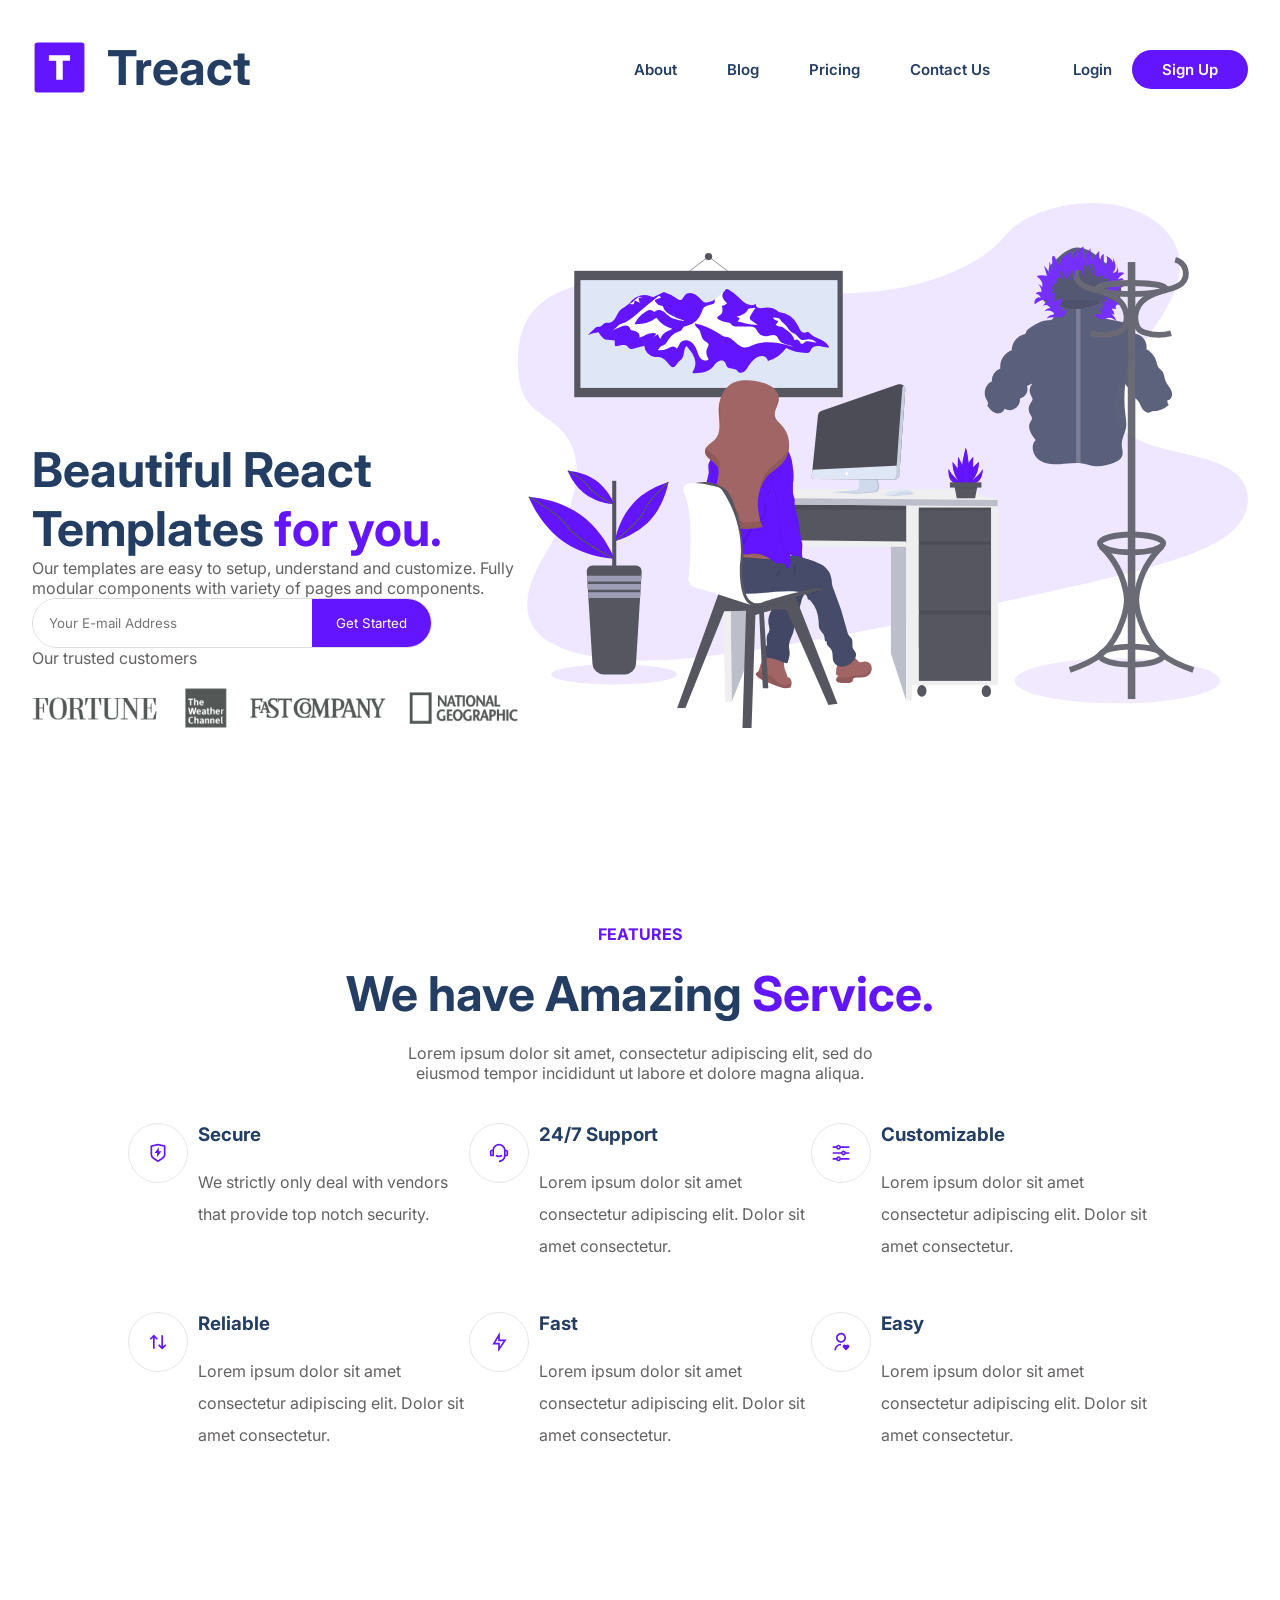
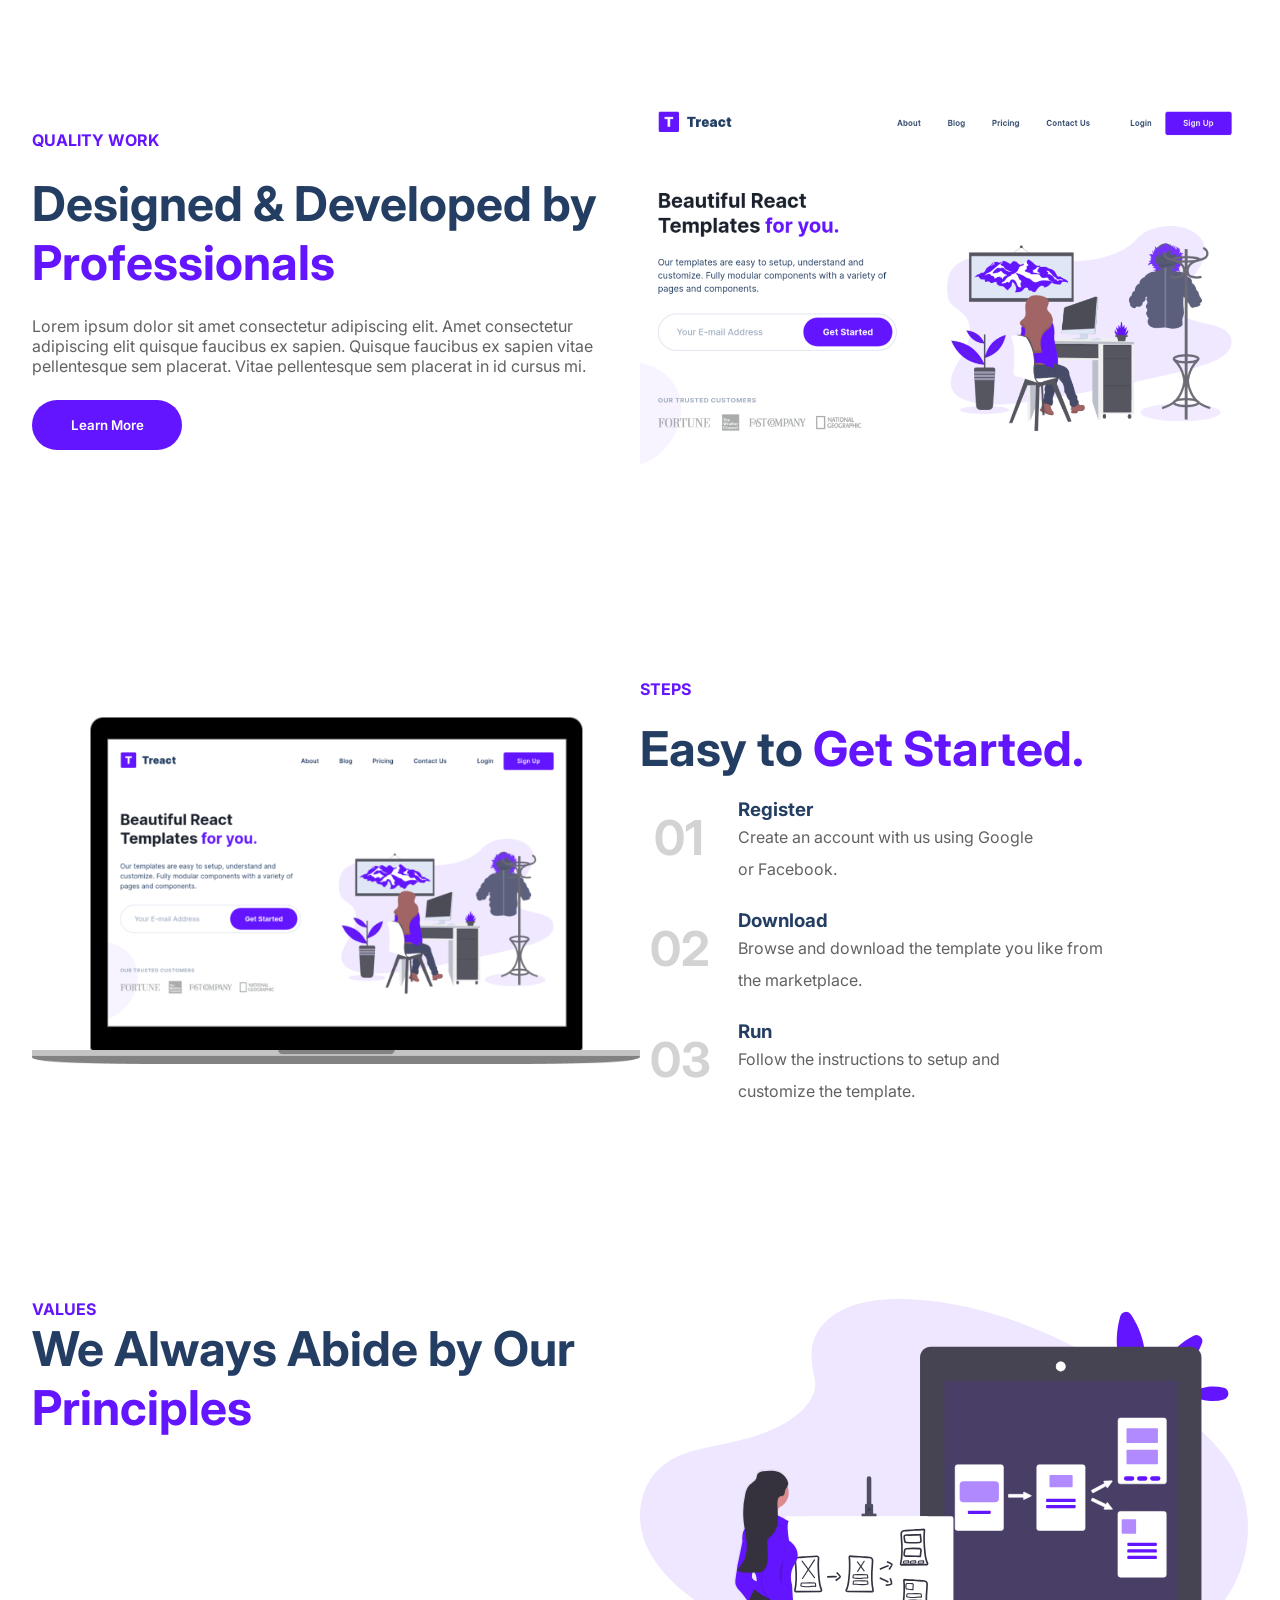
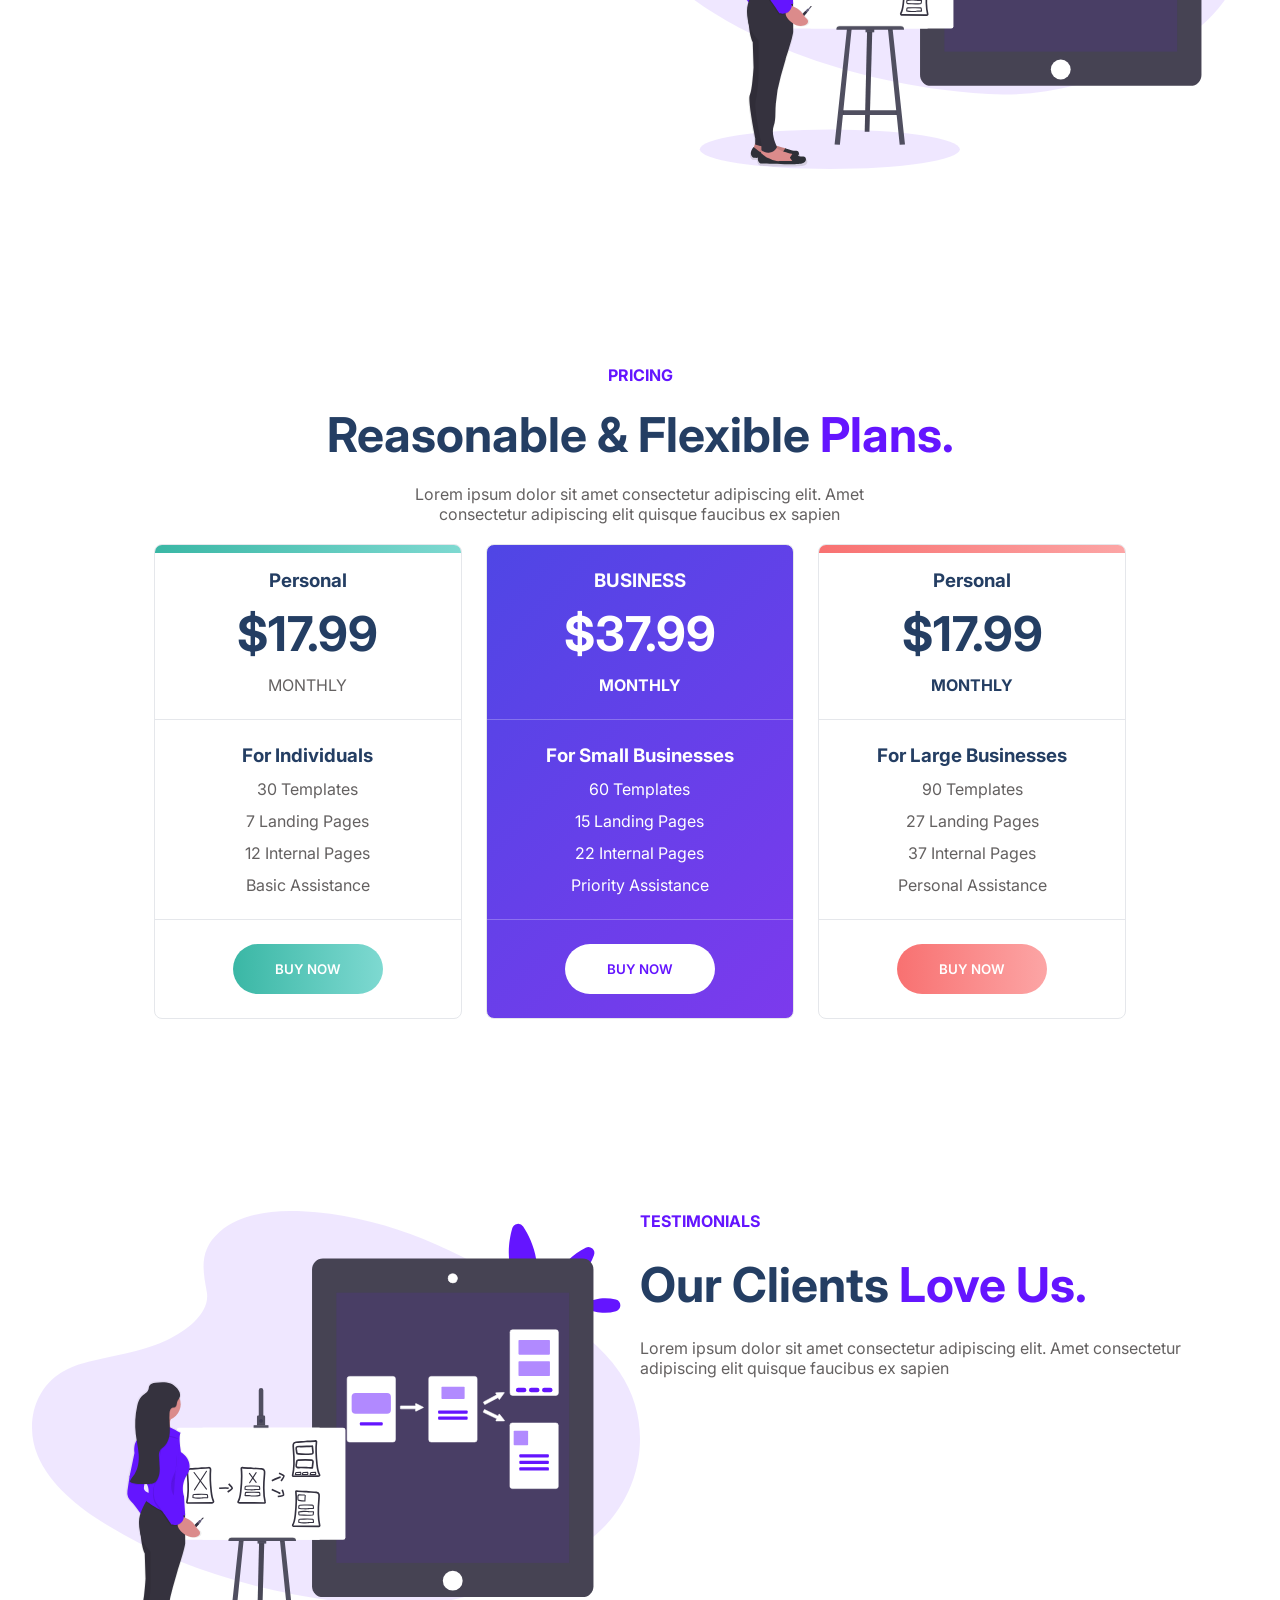
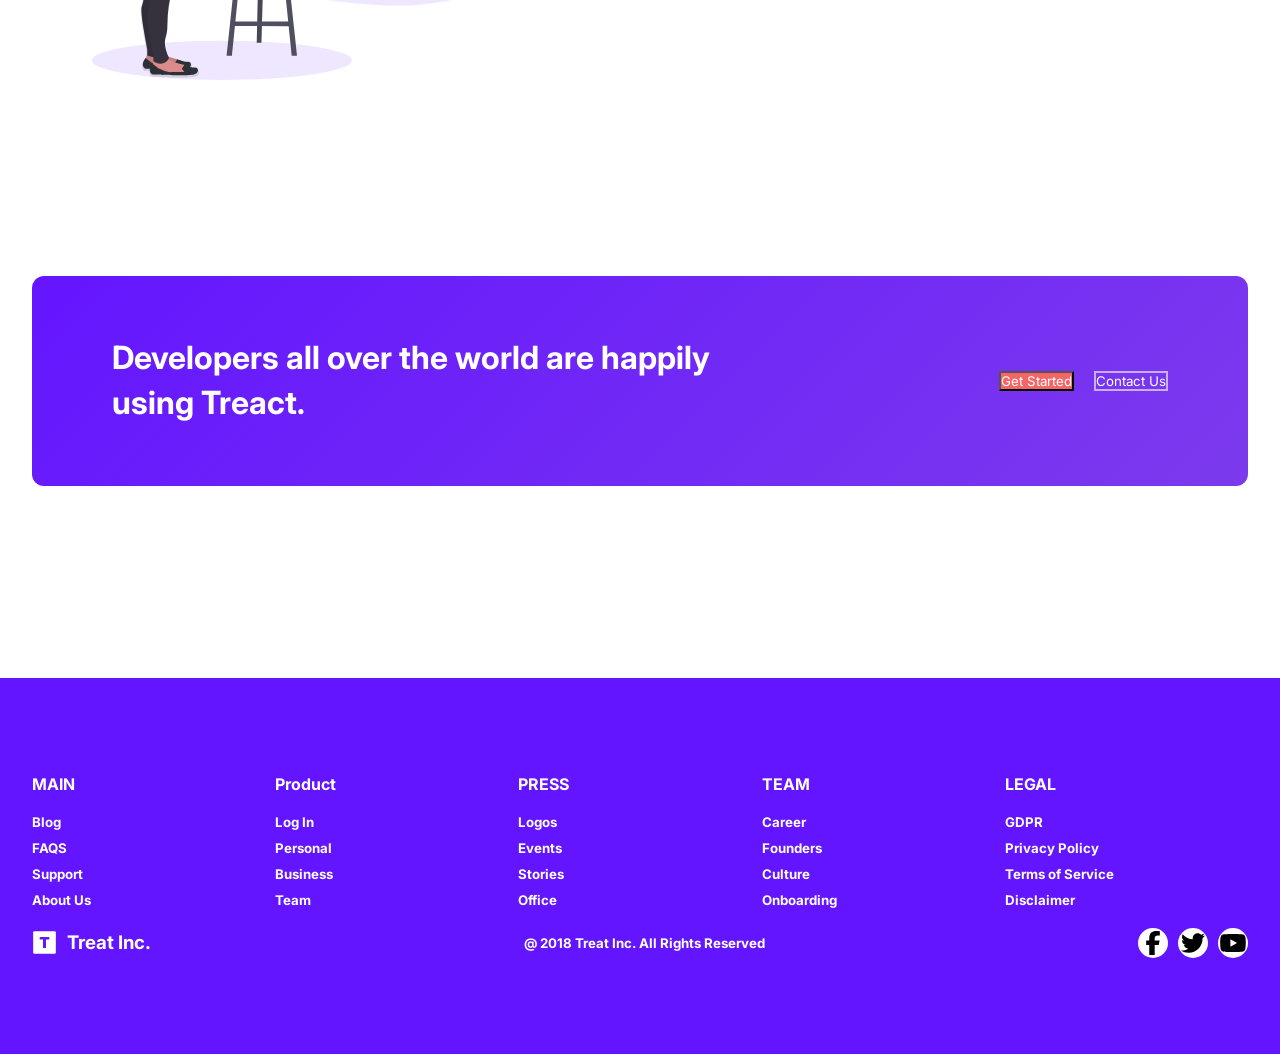
==== TreactFinalProject/index.html @ 4f67156b "First Draft of first project" ====
<!doctype html>
<html lang="en">
  <head>
    <meta charset="UTF-8" />
    <meta http-equiv="X-UA-Compatible" content="IE=edge" />
    <meta name="viewport" content="width=device-width, initial-scale=1.0" />
    <title>Document</title>
    <link rel="stylesheet" href="style.css" />
    <link
      rel="stylesheet"
      href="https://pro.fontawesome.com/releases/v5.10.0/css/all.css"
      integrity="sha384-AYmEC3Yw5cVb3ZcuHtOA93w35dYTsvhLPVnYs9eStHfGJvOvKxVfELGroGkvsg+p"
      crossorigin="anonymous"
    />
    <script src="script.js"></script>
  </head>

  <body>
    <section id="landing">
      <nav>
        <div class="row nav__row">
          <div class="nav__logo">
            <img
              src="/TreactFinalProject/assets/navLogo.svg"
              alt="TreactLogo"
            />
            <h1>Treact</h1>
          </div>
          <ul class="nav__links">
            <li>About</li>
            <li>Blog</li>
            <li>Pricing</li>
            <li>Contact Us</li>
          </ul>
          <ul class="nav__auth">
            <li><a href="#">Login</a></li>
            <li><a href="#" class="signup">Sign Up</a></li>
          </ul>
          <button class="btn__menu" onclick="openMenu()">
            <svg
              xmlns="http://www.w3.org/2000/svg"
              width="24"
              height="24"
              viewBox="0 0 24 24"
              fill="none"
              stroke="currentColor"
              stroke-width="2"
              stroke-linecap="round"
              stroke-linejoin="round"
              class="btn__menu--svg"
            >
              <line x1="3" y1="12" x2="21" y2="12"></line>
              <line x1="3" y1="6" x2="21" y2="6"></line>
              <line x1="3" y1="18" x2="21" y2="18"></line>
            </svg>
          </button>
        </div>
      </nav>
      <div class="modal">
        <button class="btn__menu btn__menu--close" onclick="closeMenu()">
          <svg
            xmlns="http://www.w3.org/2000/svg"
            width="24"
            height="24"
            viewBox="0 0 24 24"
            fill="none"
            stroke="currentColor"
            stroke-width="2"
            stroke-linecap="round"
            stroke-linejoin="round"
            class="light___StyledCloseIcon-lj69nl-14 fASujC"
          >
            <line x1="18" y1="6" x2="6" y2="18"></line>
            <line x1="6" y1="6" x2="18" y2="18"></line>
          </svg>
        </button>
        <div class="modal__links">
          <a class="modal__link">About</a>
          <a class="modal__link">Blog</a>
          <a class="modal__link">Pricing</a>
          <a class="modal__link">Contact Us</a>
          <a class="modal__link">Login</a>
          <a class="modal__link modal__link--primary">Sign Up</a>
        </div>
      </div>
      <header>
        <div class="container">
          <div class="row">
            <div class="header__info">
              <h1>
                Beautiful React Templates
                <span class="purple">for you.</span>
              </h1>
              <p>
                Our templates are easy to setup, understand and customize. Fully
                modular components with variety of pages and components.
              </p>
              <form class="email__form" action="email-form">
                <input
                  type="email"
                  placeholder="Your E-mail Address"
                  required
                />
                <button type="submit">Get Started</button>
              </form>
              <div class="trusted__customers">
                <p>Our trusted customers</p>
                <img src="assets/customersLogos.png" alt="customersLogos" />
              </div>
            </div>
            <div class="header__image">
              <img src="assets/headerImage.svg" alt="headerImage" />
            </div>
          </div>
        </div>
      </header>
    </section>
    <main>
      <section id="features">
        <div class="container">
          <div class="row__narrow">
            <h4 class="purple">FEATURES</p>
            <h1>We have Amazing <span class="purple">Service.</span></h1>
            <p class="service__paragraph">
              Lorem ipsum dolor sit amet, consectetur adipiscing elit, sed do
              eiusmod tempor incididunt ut labore et dolore magna aliqua.
            </p>
            <ul class="feature__list">
              <li class="feature">
                <div class="border__circle">
                  <img
                    src="assets/secureLogo.svg"
                    alt="secureLogo"
                    class="service__logo"
                  />
                </div>
                <div class="feature__description">
                  <h3 class="feature__title">Secure</h3>
                  <p>
                    We strictly only deal with vendors that provide top notch
                    security.
                  </p>
                </div>
              </li>

              <li class="feature">
                <div class="border__circle">
                  <img
                    src="assets/supportLogo.svg"
                    alt="supportLogo"
                    class="service__logo"
                  />
                </div>
                <div class="feature__description">
                  <h3 class="feature__title">24/7 Support</h3>
                  <p>
                    Lorem ipsum dolor sit amet consectetur adipiscing elit.
                    Dolor sit amet consectetur.
                  </p>
                </div>
              </li>

              <li class="feature">
                <div class="border__circle">
                  <img
                    src="assets/customizableLogo.svg"
                    alt="customizableLogo"
                  />
                </div>
                <div class="feature__description">
                  <h3 class="feature__title">Customizable</h3>
                  <p>
                    Lorem ipsum dolor sit amet consectetur adipiscing elit.
                    Dolor sit amet consectetur.
                  </p>
                </div>
              </li>

              <li class="feature">
                <div class="border__circle">
                  <img
                    src="assets/reliableLogo.svg"
                    alt="reliableLogo"
                    class="service__logo"
                  />
                </div>

                <div class="feature__description">
                  <h3 class="feature__title">Reliable</h3>
                  <p>
                    Lorem ipsum dolor sit amet consectetur adipiscing elit.
                    Dolor sit amet consectetur.
                  </p>
                </div>
              </li>

              <li class="feature">
                <div class="border__circle">
                  <img
                    src="assets/fastLogo.svg"
                    alt="fastLogo"
                    class="service__logo"
                  />
                </div>
                <div class="feature__description">
                  <h3 class="feature__title">Fast</h3>
                  <p>
                    Lorem ipsum dolor sit amet consectetur adipiscing elit.
                    Dolor sit amet consectetur.
                  </p>
                </div>
              </li>
              <li class="feature">
                <div class="border__circle">
                  <img
                    src="assets/easyLogo.svg"
                    alt="easyLogo"
                    class="service__logo"
                  />
                </div>
                <div class="feature__description">
                  <h3 class="feature__title">Easy</h3>
                  <p>
                    Lorem ipsum dolor sit amet consectetur adipiscing elit.
                    Dolor sit amet consectetur.
                  </p>
                </div>
              </li>
            </ul>
          </div>
        </div>
      </section>
      <section id="quality">
        <div class="container">
          <div class="row">
            <div class = "quality__info">
                <h4 class="purple">QUALITY WORK</p>
                <h1>Designed & Developed by <span class="purple"> Professionals</span></h1>
                <p>Lorem ipsum dolor sit amet consectetur adipiscing elit. Amet consectetur 
                    adipiscing elit quisque faucibus ex sapien. Quisque faucibus ex sapien vitae 
                    pellentesque sem placerat. Vitae pellentesque sem placerat in id cursus mi.</p>
                <button> Learn More</button>
            </div>
            <div class="homepageImg">
                <img src="assets/homepageImg.png" alt="homepageImg">
            </div>
            </div>
        </div>
      </section>
      <section id="steps">
        <div class="container">
          <div class="row">
            <div class = "homepageImgv2">
                <img src="assets/homepageImgv2.png" alt="homepageImgv2">
            </div>
            <div class = "steps__info">
                <h4 class="purple">STEPS</h1>
                <h1>Easy to <span class="purple">Get Started.</span></h1>
                <ol class="steps__list">
                    <li class="step">
                        <h1>01</h1>
                        <div class="step__direction">
                            <h3>Register</h3>
                            <p>Create an account with us using Google or Facebook.</p>
                        </div>
                    </li>

                    <li class="step">
                        <h1>02</h1>
                        <div class="step__direction">
                            <h3>Download</h3>
                            <p>Browse and download the template you like from the marketplace.</p>
                        </div>
                    </li>

                    <li class="step">
                        <h1>03</h1>
                        <div class="step__direction">
                            <h3>Run</h3>
                            <p>Follow the instructions to setup and customize the template.</p>
                        </div>
                    </li>
                </ol>
            </div>
            </div>
          </div>
        </div>
      </section>
      <section id="values">
        <div class="container">
          <div class="row">
            <div class="values-title">
                <h4 class="purple">VALUES</h4>
                <h1><strong>We Always Abide by Our <span class="purple">Principles</span></strong></h1>
            </div>
            <div class="valuesImg">
                <img src="assets/valuesImg.svg" alt="valuesImg">
            </div>
          </div>
        </div>
      </section>
      <section id="pricing">
        <div class="container">
          <div class="row">
            <div class = "price__description">
                <h4 class="purple">PRICING</h4>
                <h1><strong>Reasonable & Flexible <span class="purple">Plans.</span></strong></h1>
                <p>Lorem ipsum dolor sit amet consectetur adipiscing elit. Amet consectetur 
                    adipiscing elit quisque faucibus ex sapien</p>
            </div>
            <ul class="plans">
                <li class = "plan">
                    <div class="plan__top"></div>
                    <div class = "plan__section">
                        <h3>Personal</h4>
                        <h1>$17.99</h1>
                        <p>MONTHLY</p>
                    </div>
                    <div class = "plan__section">
                        <h3>For Individuals</h4>
                        <p>30 Templates</p>
                        <p>7 Landing Pages</p>
                        <p>12 Internal Pages</p>
                        <p>Basic Assistance</p>
                    </div>
                    <div class="plan__bottom">
                        <button>BUY NOW</button>
                    </div>
                </li>
                <li class = "plan plan__business">
                    <div class = "plan__section">
                        <h3>BUSINESS</h4>
                        <h1>$37.99</h1>
                        <h4>MONTHLY</h4>
                    </div>
                    <div class = "plan__section">
                        <h3>For Small Businesses</h4>
                        <p>60 Templates</p>
                        <p>15 Landing Pages</p>
                        <p>22 Internal Pages</p>
                        <p>Priority Assistance</p>
                    </div>
                    <div class="plan__bottom">
                        <button>BUY NOW</button>
                    </div>
                </li>
                <li class = "plan plan__enterprise">
                    <div class = "plan__section">
                        <h3>Personal</h4>
                        <h1>$17.99</h1>
                        <h4>MONTHLY</h4>
                    </div>
                    <div class = "plan__section">
                        <h3>For Large Businesses</h4>
                        <p>90 Templates</p>
                        <p>27 Landing Pages</p>
                        <p>37 Internal Pages</p>
                        <p>Personal Assistance</p>
                    </div>
                    <div class="plan__bottom">
                        <button>BUY NOW</button>
                    </div>

                </li>
            </ul>
          </div>
        </div>
      </section>
      <section id="testimonials">
        <div class="container">
          <div class="row">
            <div class = "testimonialsImg">
                <img src="assets/testimonialsImg.svg" alt="testimonialsImg">
            </div>
            <div class="testimonials__info">
                <h4 class="purple">TESTIMONIALS</h4>
                <h1>Our Clients <span class="purple">Love Us.</span></h1>
                <p>Lorem ipsum dolor sit amet consectetur adipiscing elit. Amet consectetur 
                    adipiscing elit quisque faucibus ex sapien</p>
            </div>
          </div>
        </div>
      </section>
        <section id="start">
            <div class="container">
                <div class="row">
                    <div class="call__section">
                        <h1>Developers all over the world are happily using Treact.</h1>
                        <div class="call__buttons">
                        <button class="btn btn__getstarted">Get Started</button>
                        <button class="btn btn__contactus">Contact Us</button>
                        </div>
                    </div>
                </div>
            </div>
        </section>
    </main>
    <footer>
      <div class="row footer__row">
        <ul class="links">
            <li class = "link">
                <h4>MAIN</h4>
                <h5>Blog</h5>
                <h5>FAQS</h5>
                <h5>Support</h5>
                <h5>About Us</h5>
            </li>
            <li class = "link">
                <h4>Product</h4>
                <h5>Log In</h5>
                <h5>Personal</h5>
                <h5>Business</h5>
                <h5>Team</h5>
            </li>
            <li class = "link">
                <h4>PRESS</h4>
                <h5>Logos</h5>
                <h5>Events</h5>
                <h5>Stories</h5>
                <h5>Office</h5>
            </li>
            <li class = "link">
                <h4>TEAM</h4>
                <h5>Career</h5>
                <h5>Founders</h5>
                <h5>Culture</h5>
                <h5>Onboarding</h5>
            </li>
            <li class = "link">
                <h4>LEGAL</h4>
                <h5>GDPR</h5>
                <h5>Privacy Policy</h5>
                <h5>Terms of Service</h5>
                <h5>Disclaimer</h5>
            </li>
        </ul>
        <div class="footer__info">
            <div class="treatInc">
                <img src="assets/footerLogo.svg" alt="footerLogo">
                <h3>Treat Inc.</h3>
            </div>
            <h5>@ 2018 Treat Inc. All Rights Reserved</h5>
            <div class="socialMediaLogos">
                <svg class="social__icon" xmlns="http://www.w3.org/2000/svg" viewBox="0 0 640 640"><!--!Font Awesome Free v7.2.0 by @fontawesome - https://fontawesome.com License - https://fontawesome.com/license/free Copyright 2026 Fonticons, Inc.--><path d="M240 363.3L240 576L356 576L356 363.3L442.5 363.3L460.5 265.5L356 265.5L356 230.9C356 179.2 376.3 159.4 428.7 159.4C445 159.4 458.1 159.8 465.7 160.6L465.7 71.9C451.4 68 416.4 64 396.2 64C289.3 64 240 114.5 240 223.4L240 265.5L174 265.5L174 363.3L240 363.3z"/></svg>
                <svg class="social__icon" xmlns="http://www.w3.org/2000/svg" viewBox="0 0 640 640"><!--!Font Awesome Free v7.2.0 by @fontawesome - https://fontawesome.com License - https://fontawesome.com/license/free Copyright 2026 Fonticons, Inc.--><path d="M523.4 215.7C523.7 220.2 523.7 224.8 523.7 229.3C523.7 368 418.1 527.9 225.1 527.9C165.6 527.9 110.4 510.7 64 480.8C72.4 481.8 80.6 482.1 89.3 482.1C138.4 482.1 183.5 465.5 219.6 437.3C173.5 436.3 134.8 406.1 121.5 364.5C128 365.5 134.5 366.1 141.3 366.1C150.7 366.1 160.1 364.8 168.9 362.5C120.8 352.8 84.8 310.5 84.8 259.5L84.8 258.2C98.8 266 115 270.9 132.2 271.5C103.9 252.7 85.4 220.5 85.4 184.1C85.4 164.6 90.6 146.7 99.7 131.1C151.4 194.8 229 236.4 316.1 240.9C314.5 233.1 313.5 225 313.5 216.9C313.5 159.1 360.3 112 418.4 112C448.6 112 475.9 124.7 495.1 145.1C518.8 140.6 541.6 131.8 561.7 119.8C553.9 144.2 537.3 164.6 515.6 177.6C536.7 175.3 557.2 169.5 576 161.4C561.7 182.2 543.8 200.7 523.4 215.7z"/></svg>
                <svg class="social__icon" xmlns="http://www.w3.org/2000/svg" viewBox="0 0 640 640"><!--!Font Awesome Free v7.2.0 by @fontawesome - https://fontawesome.com License - https://fontawesome.com/license/free Copyright 2026 Fonticons, Inc.--><path d="M581.7 188.1C575.5 164.4 556.9 145.8 533.4 139.5C490.9 128 320.1 128 320.1 128C320.1 128 149.3 128 106.7 139.5C83.2 145.8 64.7 164.4 58.4 188.1C47 231 47 320.4 47 320.4C47 320.4 47 409.8 58.4 452.7C64.7 476.3 83.2 494.2 106.7 500.5C149.3 512 320.1 512 320.1 512C320.1 512 490.9 512 533.5 500.5C557 494.2 575.5 476.3 581.8 452.7C593.2 409.8 593.2 320.4 593.2 320.4C593.2 320.4 593.2 231 581.8 188.1zM264.2 401.6L264.2 239.2L406.9 320.4L264.2 401.6z"/></svg>
            </div>
        </div>
      </div>
    </footer>
  </body>
</html>
---- TreactFinalProject/style.css ----
@import url('https://fonts.googleapis.com/css2?family=Inter:wght@100;200;300;400;500;600;700;800;900&display=swap');

* {
    margin: 0;
    padding: 0;
    box-sizing: border-box;
    font-family: 'Inter', system-ui;
    color: #243e63;
}

body {
    max-width: 100vw;
    overflow-x: hidden;

}

.row {
    width: 100%;
    max-width: 1280px;
    margin: 0 auto;
}

.row__narrow {
    width: 100%;
    max-width: 1024px;
    margin: 0 auto;
}

.container {
    padding: 96px 0;
}

.purple {
    color: #6415ff;
}

section {
    padding: 0 32px;
}

main {
    margin-bottom: 96px;
}

h1 {
    font-size: 48px;
}

p {
    color: rgb(100, 97, 97);
}


/* 

NAVBAR ↓

*/


nav {
    display: flex;
    padding-top: 32px;
    width: 100%;
}

.nav__row {
    display: flex;
    justify-content: space-between;
    max-height: 75px;
    font-weight: 600;
    font-size: 15px

}

.nav__links {
    list-style: none;
    display: flex;
    align-items: center;
    gap: 50px;
    margin-left: 300px;
}

.nav__auth {
    list-style: none;
    display: flex;
    align-items: center;
    gap: 20px;
    
}

.nav__auth a {
    text-decoration: none;
}

.signup {
    padding: 10px 30px;
    color: white;
    background: #6415ff;
    border-radius: 50px;

}

.nav__logo {
    display: flex;
    align-items: center;
    gap: 20px;
    margin: 8px 0;
    padding-bottom: 4px;
}

.nav__logo img {
    width: 100%;
    height: 100%;
    object-fit: contain;
}

.btn__menu {
    display: none;
    background: transparent;
    border: none;
    transition: all 300ms ease;
}

.btn__menu--svg:hover {
    filter: invert(26%) sepia(94%) saturate(7476%) hue-rotate(261deg) brightness(94%) contrast(115%);
}

.modal {
    position: fixed;
    top: 0;
    left: 0;
    right: 0;
    height: 378px;
    margin: 24px 16px;
    padding: 32px;
    background-color: #fff;
    border: 1px solid rgb(229, 231, 235);
    border-radius: 8px;
    z-index: 4;
    visibility: hidden;
    opacity: 0;
    transform: translateX(300%);
    transition: all 300ms ease;
}

.modal__links {
    width: 100%;
    height: 100%;
    display: flex;
    flex-direction: column;
    align-items: center;
}

.modal__link {
    color: #1a202c;
    font-size: 18px;
    font-weight: 600;
    line-height: 1.5;
    margin: 8px 0;
    padding-bottom: 4px;
    border-bottom: 2px solid transparent;
}

.modal__link--primary {
    color: #f7fafc;
    padding: 12px 32px;
    background: #6415ff;
    border-radius: 500px;
    border: none;
}

.menu--open .modal {
    visibility: visible;
    opacity: 1;
    transform: translateX(0);
}

.btn__menu--close {
    position: fixed;
    top: 24px;
    right: 18px;
}


/* 

HEADER / ABOUT US ↓

*/


header .row {
    display: flex;
    justify-content: space-between;
    align-items: stretch
}

.header__info {
    display: flex;
    flex-direction: column;
    justify-content: space-between;
    max-width: 40%;
}

.header__info h1 {
    font-weight: bold;
}

.header__image img{
    max-width: 100%;
    height: auto;
}


.email__form {
  display: flex;
  align-items: center;
  border: 1px solid #ddd;
  border-radius: 40px;
  overflow: hidden;
  max-width: 400px;
}

.email__form input {
  flex: 1;
  border: none;
  padding: 16px;
  outline: none;
}

.email__form button {
  border: none;
  padding: 16px 24px;
  background: #6415ff;
  color: white;
  cursor: pointer;
}

.trusted__customers p{
    padding-bottom: 20px;

}
.trusted__customers img{
    max-width: 100%;
}




/* 

FEATURES ↓

*/


#features {
    position: relative;
}

#features .row__narrow {
    display: flex;
    flex-direction: column;
    align-items: center;
    gap: 20px;
}

#features h1 {
    font-weight: bold;
}

.service__paragraph {
    text-align: center;
    max-width: 50%;
}
.feature__list {
    padding-top: 20px;
    list-style: none;
    display: flex;
    flex-wrap: wrap;
}

.feature {
    display: flex;
    width: calc(100%/3);
    gap: 10px;
    padding-bottom: 50px;
}

.feature img {
 width: 20px;
 height: 20px;  
}

.feature p {
 line-height: 2;
}

.border__circle {
    height: 60px;
    width: 60px;
    flex-shrink: 0;
    border: 1px solid #e5e7eb; /* light grey border */
    border-radius: 50%; 
    display: flex;      
    align-items: center; 
    justify-content: center;
}

.feature__description {
    display: flex;
    flex-direction: column;
    gap: 20px;
}





/* 

QUALITY WORK ↓

*/


#quality .row {
    display: flex;
    justify-content: space-between;
    align-items: center

}

.quality__info {
    display: flex;
    flex-direction: column;
    justify-content: space-between;
    gap: 24px;
    max-width: 50%;
}

.quality__info button {
  background: #6415ff;
  color: white;
  border: none;
  height: 50px;
  width: 150px;
  border-radius: 9999px;      /* pill shape */
  padding: 12px 32px;
  font-weight: 600;
  cursor: pointer;
}

.quality__info button:hover {
  background: linear-gradient(135deg, #5b13e6, #6d28d9);
}

.homepageImg {
    max-width: 50%;
}

.homepageImg img {
    max-width: 100%;
}

/* 

STEPS ↓

*/


#steps .row {
    display: flex;
    justify-content: space-between;
    align-items: center;
}

.homepageImgv2 {
    max-width: 50%;
}

.homepageImgv2 img {
    max-width: 100%;
}

.steps__info {
    width: 50%;
    display: flex;
    flex-direction: column;
    gap: 20px;
}


.steps__list {
  list-style: none;
  display: flex;
  flex-direction: column;
  gap: 24px;
}

.step {
    display: flex;
    gap: 20px;
}

.step h1 {
    color: lightgray;
    text-align: center;
    width: 78px;
    padding: 10px;

    
}

.step p {
    line-height: 2;
    width: 75%

}

.step__direction {
    display: flex;
    flex-direction: column;
}


/* 

VALUES ↓

*/

#values .row {
    display: flex;
    justify-content: space-between;
    align-items: stretch;
}

.values-title {
    max-width: 50%;
}



.valuesImg {
    max-width: 50%;
}

.valuesImg img{
    max-width: 100%;
}


/*

PRICING ↓

*/


#pricing .row {
    display: flex;
    flex-direction: column;
    align-items: center;
}

.price__description {
    display: flex;
    flex-direction: column;
    align-items: center;
    gap: 20px;
    padding-bottom: 20px;
}

.price__description p {
    text-align: center;
    max-width: 60%;
}

.plans {
    display: flex;
    gap: 24px;
    width: 80%;
}

.plan {
    width: calc(100%/3);
    display: flex;
    position: relative;
    flex: 1;
    flex-direction: column;
    border: 1px solid #e5e7eb;
    border-radius: 8px;
    background: white;
    overflow: hidden;
     
}

.plan__business{
    background: linear-gradient(135deg,#4f46e5,#7c3aed);

}



.plan:first-child:before {
  content: "";
  position: absolute;
  top: 0;
  left: 0;
  width: 100%;
  height: 8px;
  background: linear-gradient(to right, #3ab7a5, #7ed9d1);
}

.plan:last-child:before {
  content: "";
  position: absolute;
  top: 0;
  left: 0;
  width: 100%;
  height: 8px;
  background: linear-gradient(to right,#f87171,#fca5a5);
}

.plan__section {
    display: flex;
    flex-direction: column;
    align-items: center;   /* centers the text horizontally */
    gap: 12px;  
    padding: 24px;
    border-bottom: 1px solid #e5e7eb;
}
.plan__business .plan__section{
  border-bottom:1px solid rgba(255,255,255,0.25);
}

.plan__business h1,
.plan__business h2,
.plan__business h3,
.plan__business h4,
.plan__business p {
  color: white;
}


.plan__bottom {
  padding: 24px;
  display: flex;
  justify-content: center;
}

.plan__bottom button {
  background: linear-gradient(to right, #3ab7a5, #7ed9d1);
  color: white;
  justify-content: center;
  border: none;
  height: 50px;
  width: 150px;
  border-radius: 9999px;      /* pill shape */
  padding: 12px 32px;
  font-weight: 600;
  cursor: pointer;
}

.plan__enterprise .plan__bottom button {
  background: linear-gradient(to right,#f87171,#fca5a5);
}

.plan__business .plan__bottom button{
  background:#fff;
  color:#6415ff;
}

/* 

TESTIMONIALS ↓

*/


#testimonials .row {
    display: flex;
}

.testimonialsImg {
    max-width: 50%;
}

.testimonialsImg Img{
    width: 100%;
}

.testimonials__info {
    display: flex;
    flex-direction: column;
    gap: 24px;
}


/* 

START / CALL TO ACTION ↓

*/



#start .row {
    position: relative;
    overflow: hidden;
}

.call__section {
  background: linear-gradient(135deg, #6415ff, #7c3aed);
  border-radius: 12px;
  padding: 60px 80px;

  display: flex;
  justify-content: space-between;
  align-items: center;
  gap: 40px;
}

.call__section h1 {
  color: white;
  font-size: 32px;
  font-weight: 700;
  max-width: 600px;
  line-height: 1.4;
}

.call__buttons {
  display: flex;
  gap: 20px;
}

.btn__getstarted {
  background: #f56565;
  color: white;
}

.btn__contactus {
  background: transparent;
  border: 2px solid rgba(255,255,255,0.6);
  color: white;
}


/* 

FOOTER ↓

*/


footer {
    padding: 96px 32px;
    background-color: rgb(100, 21, 255);
    margin-bottom: -32px;
    position: relative;
    overflow: hidden;
}

.links {
    display: flex;
    flex-wrap: wrap;
    padding-bottom: 20px;
}

.link {
    display: flex;
    flex-direction: column;
    width: calc(100%/5);
    color: white;
    gap: 10px;
}

 .link h4 {
    padding-bottom: 10px;
 }
 .link h4, .link h5 {
color: white;

 }

 .footer__info {
    display: flex;
    justify-content: space-between;
    align-items: center;
 }

  .footer__info h5{
    color: white; 
}

 .treatInc {
    display: flex;
    flex-direction: row;
    align-items: center;
    gap: 10px;
 }

 .treatInc h3 {
    color: white;
 }
 .treatInc img {
    height: 25px
 }
 
 .socialMediaLogos {
    display: flex;
    flex-direction: row;
    align-items: center;
    gap: 10px;
 }

 .socialMediaLogos svg {
    height: 30px;
    width: 30px;
 }

 .social__icon {
  width: 60px;
  height: 40px;
  background: white;
  border-radius: 50%;

  display: flex;
  align-items: center;
  justify-content: center;
}


/* 

MOBILE RESPONSIVENESS ↓

*/


@media(max-width: 1280px) {
    header .row {
        align-items: flex-end;
    }
}

@media (max-width: 1024px) {

    .btn__menu {
        display: block;
    }
    header .row {
        flex-direction: column;
        align-items: center;
    }
    footer {
        padding: 80px 32px;
    }
}

@media(max-width: 768px) {
    #quality .row,
    #values .row {
        flex-direction: column-reverse;
    }
    #steps .row,
    #testimonials .row {
        flex-direction: column;
        align-items: center;
    }
    #pricing .row {
        margin-top: 40px;
    }
}

@media(max-width: 640px) {
    .container {
        padding: 80px 0;
    }
    .nav__logo {
        margin: 8px 0;
        padding-bottom: 4px;
    }
    main {
        margin-bottom: 80px;
    }
}
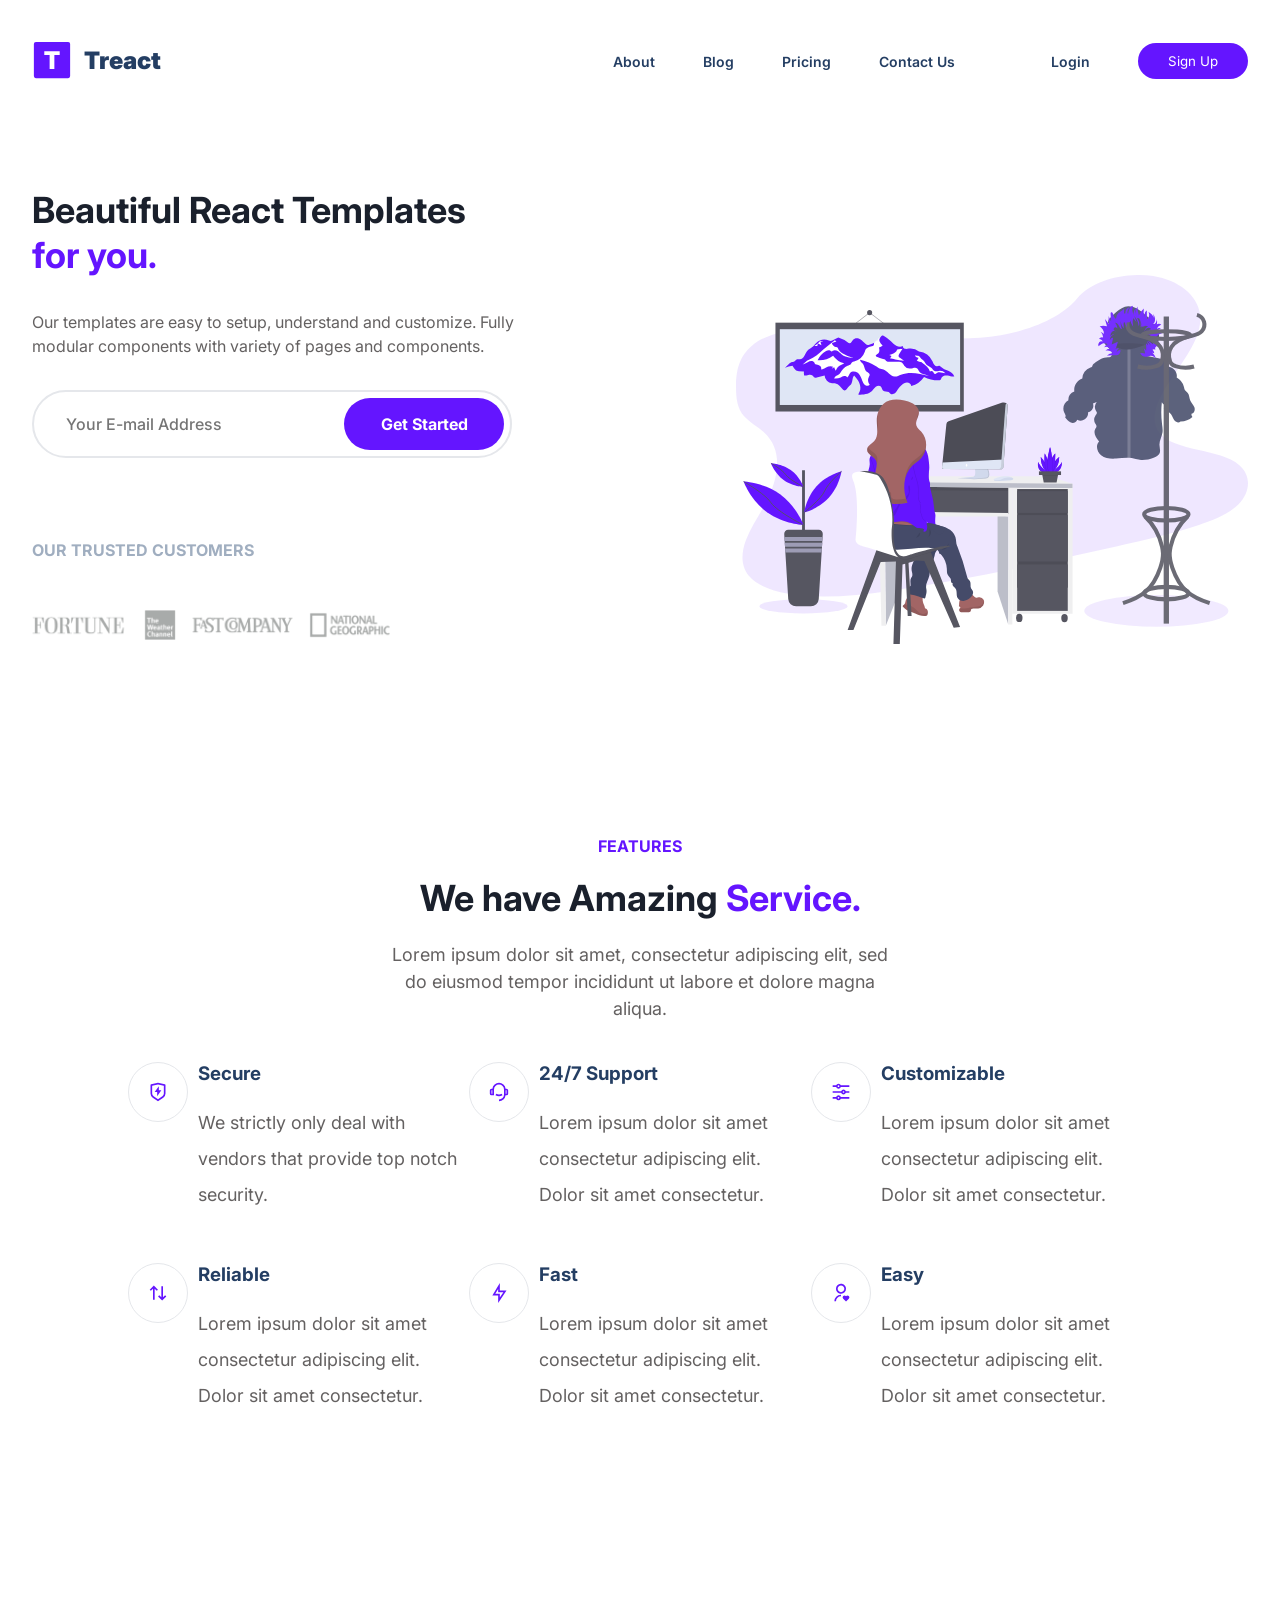
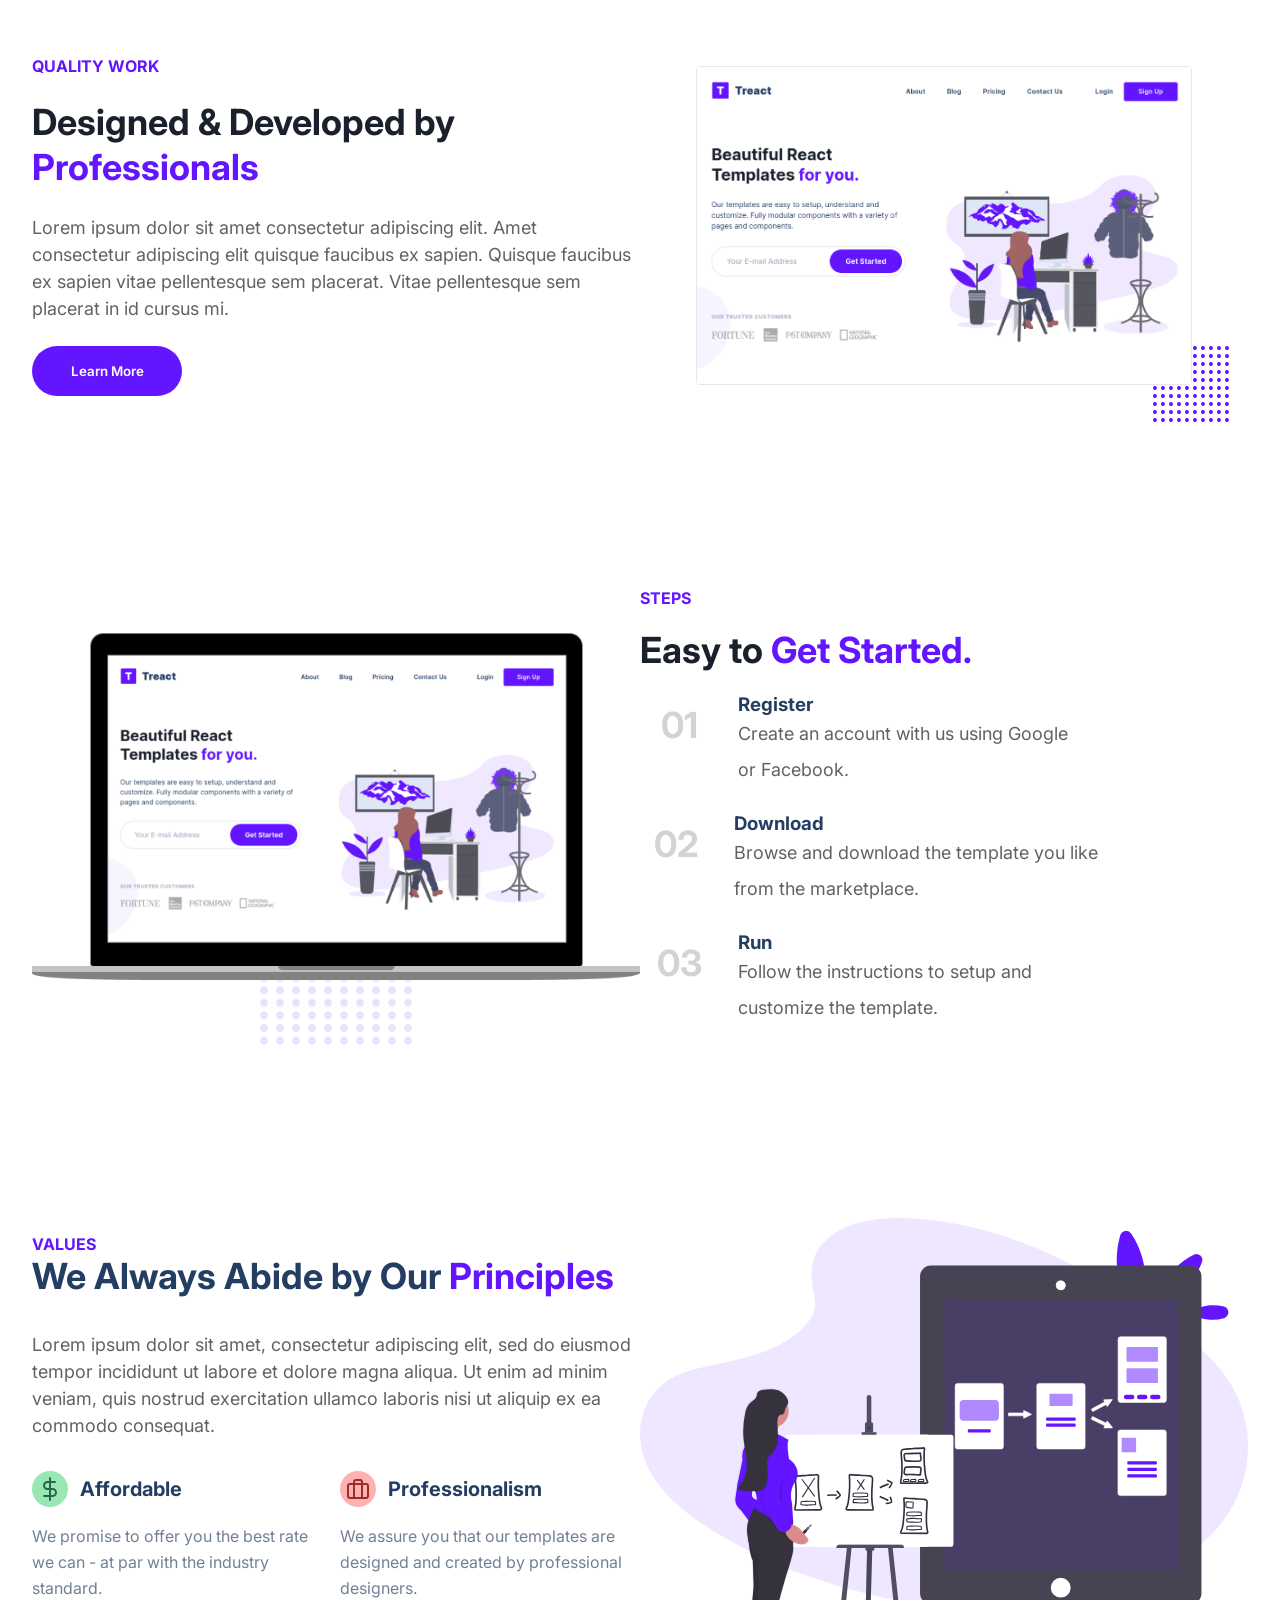
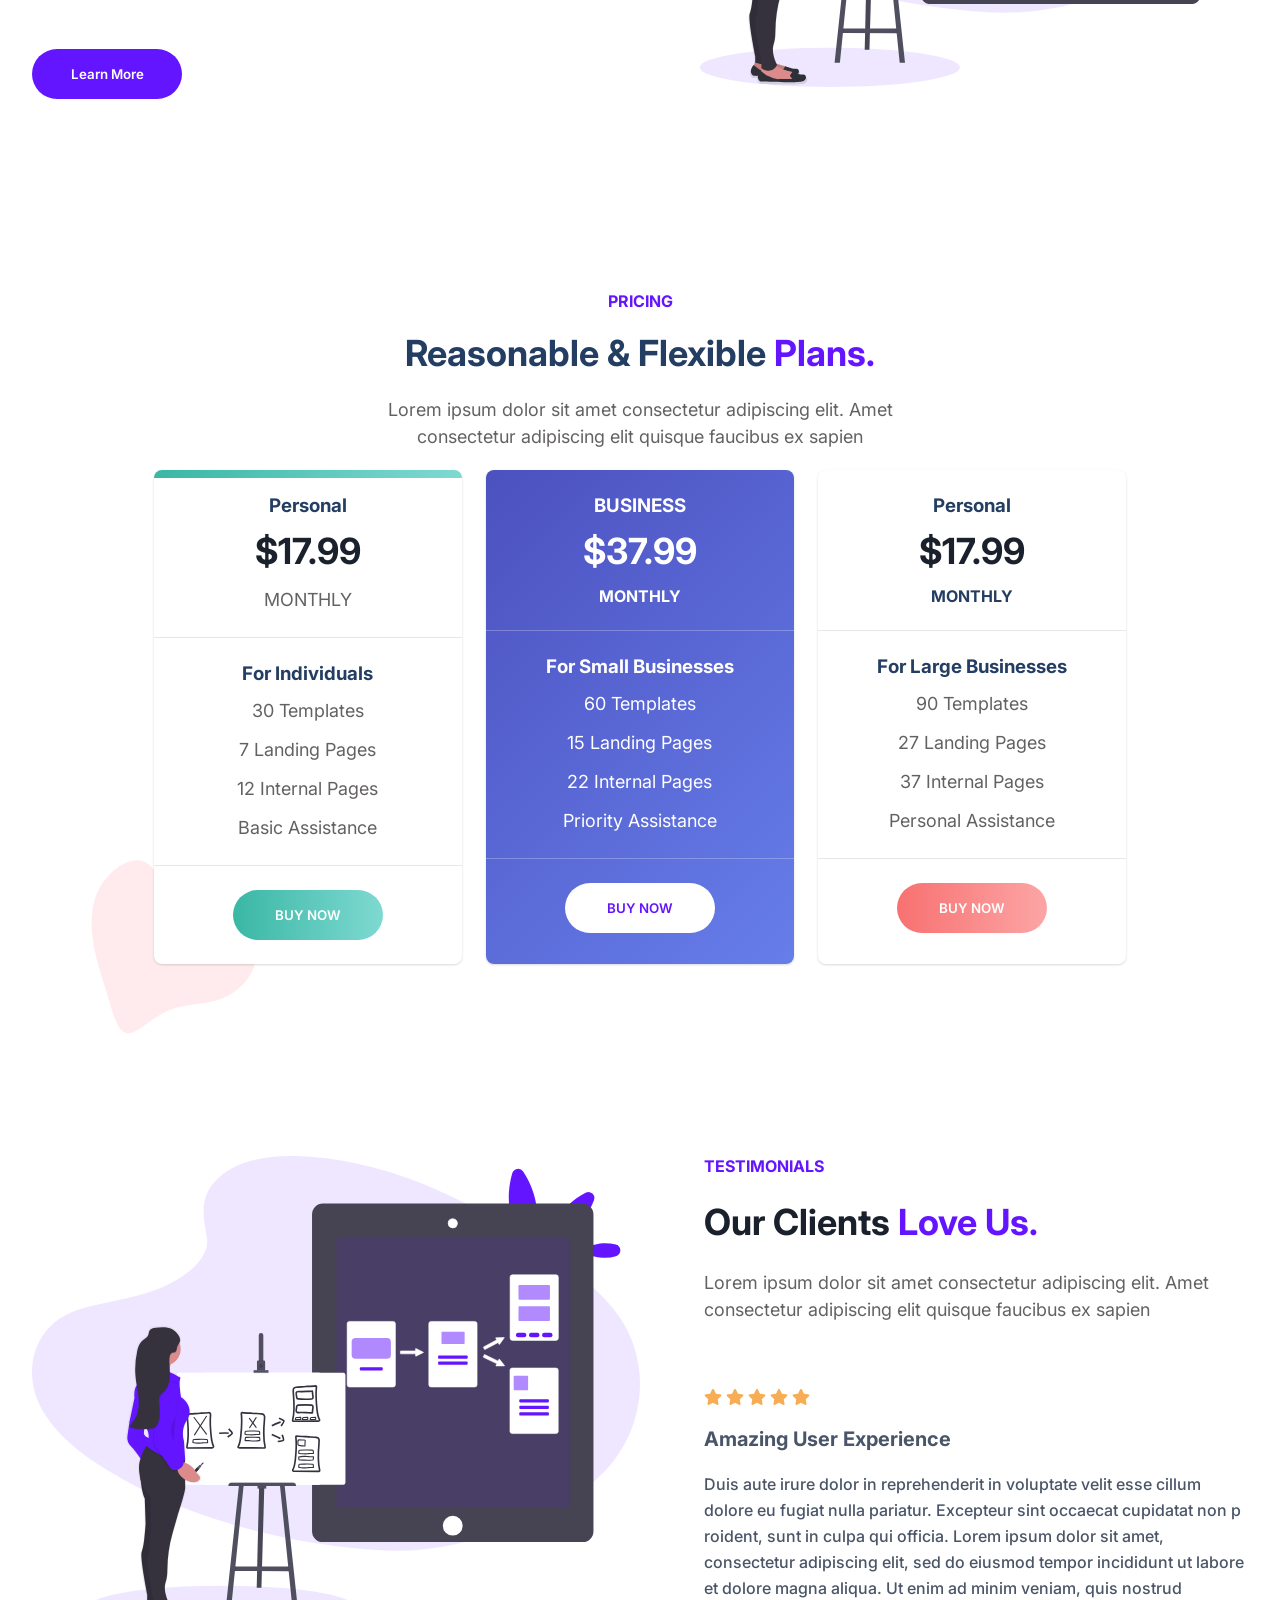
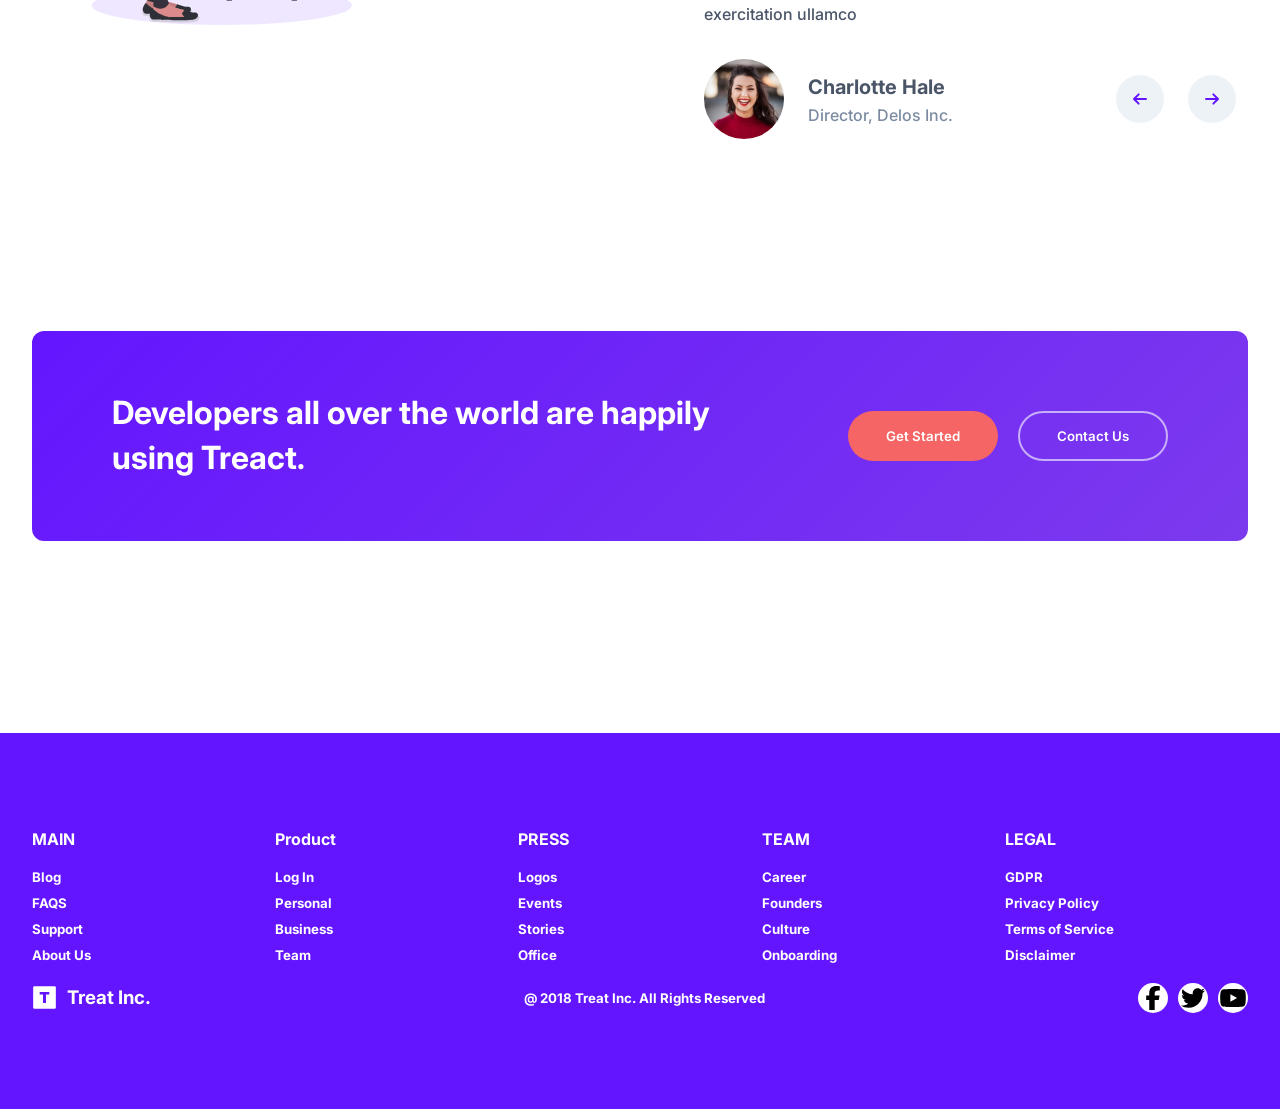
==== commit 1d1ae50f: "Draft 2, still need to do Mobile responsive and finishing touches" ====
--- a/TreactFinalProject/index.html
+++ b/TreactFinalProject/index.html
@@ -24,18 +24,18 @@
               src="/TreactFinalProject/assets/navLogo.svg"
               alt="TreactLogo"
             />
-            <h1>Treact</h1>
+            <div class = "nav__logo__title">
+                Treact
+            </div>
           </div>
           <ul class="nav__links">
-            <li>About</li>
-            <li>Blog</li>
-            <li>Pricing</li>
-            <li>Contact Us</li>
-          </ul>
-          <ul class="nav__auth">
-            <li><a href="#">Login</a></li>
-            <li><a href="#" class="signup">Sign Up</a></li>
-          </ul>
+            <li><a href="#">About</a></li>
+            <li><a href="#">Blog</a></li>
+            <li><a href="#">Pricing</a></li>
+            <li><a href="#">Contact Us</a></li>
+            <li><a href="#" class="login">Login</a></li>
+            <li><button class="signup">Sign Up</button></li>
+        </ul>
           <button class="btn__menu" onclick="openMenu()">
             <svg
               xmlns="http://www.w3.org/2000/svg"
@@ -104,7 +104,7 @@
                 <button type="submit">Get Started</button>
               </form>
               <div class="trusted__customers">
-                <p>Our trusted customers</p>
+                <p>OUR TRUSTED CUSTOMERS</p>
                 <img src="assets/customersLogos.png" alt="customersLogos" />
               </div>
             </div>
@@ -239,10 +239,13 @@
                 <p>Lorem ipsum dolor sit amet consectetur adipiscing elit. Amet consectetur 
                     adipiscing elit quisque faucibus ex sapien. Quisque faucibus ex sapien vitae 
                     pellentesque sem placerat. Vitae pellentesque sem placerat in id cursus mi.</p>
-                <button> Learn More</button>
+                <button class="btn"> Learn More</button>
             </div>
             <div class="homepageImg">
                 <img src="assets/homepageImg.png" alt="homepageImg">
+                <svg viewBox="0 0 1280 1280" class="quality__grid">
+                <path d="M55 33.5C44.5 37 35 47.6 32.8 58.3c-4.3 20.6 16.3 41.2 36.9 36.9 15.5-3.2 27.5-19 26-33.9-1.1-10.5-9-21.3-19-26.2-6.1-2.9-15.5-3.6-21.7-1.6zM183 33.5c-15.1 5-25.3 21.6-22.2 36.2 2.5 11.9 13.6 23 25.4 25.5 19.4 4.1 39.5-14.2 37.5-33.9-1.1-10.5-9-21.3-19-26.2-6.1-2.9-15.5-3.6-21.7-1.6zM311 33.5c-10.5 3.5-20 14.1-22.2 24.8-4.3 20.6 16.3 41.2 36.9 36.9 15.5-3.2 27.5-19 26-33.9-1.1-10.5-9-21.3-19-26.2-6.1-2.9-15.5-3.6-21.7-1.6zM439 33.5c-10.5 3.5-20 14.1-22.2 24.8-4.3 20.6 16.3 41.2 36.9 36.9 15.5-3.2 27.5-19 26-33.9-1.1-10.5-9-21.3-19-26.2-6.1-2.9-15.5-3.6-21.7-1.6zM567 33.5c-10.5 3.5-20 14.1-22.2 24.8-4.3 20.6 16.3 41.2 36.9 36.9 15.5-3.2 27.5-19 26-33.9-1.1-10.5-9-21.3-19-26.2-6.1-2.9-15.5-3.6-21.7-1.6zM695 33.5c-10.5 3.5-20 14.1-22.2 24.8-4.3 20.6 16.3 41.2 36.9 36.9 15.5-3.2 27.5-19 26-33.9-1.1-10.5-9-21.3-19-26.2-6.1-2.9-15.5-3.6-21.7-1.6zM823 33.5c-10.5 3.5-20 14.1-22.2 24.8-4.3 20.6 16.3 41.2 36.9 36.9 15.5-3.2 27.5-19 26-33.9-1.1-10.5-9-21.3-19-26.2-6.1-2.9-15.5-3.6-21.7-1.6zM951 33.5c-10.5 3.5-20 14.1-22.2 24.8-4.3 20.6 16.3 41.2 36.9 36.9 15.5-3.2 27.5-19 26-33.9-1.1-10.5-9-21.3-19-26.2-6.1-2.9-15.5-3.6-21.7-1.6zM1079 33.5c-10.5 3.5-20 14.1-22.2 24.8-2.5 11.7 3.2 24.4 14.2 31.9 10.7 7.4 22.9 7.5 33.7.3 17.7-11.8 20.1-33.8 5.3-48.5-8.5-8.6-20.7-11.9-31-8.5zM1207 33.5c-10.5 3.5-20 14.1-22.2 24.8-2.5 11.7 3.2 24.4 14.2 31.9 10.7 7.4 22.9 7.5 33.7.3 17.7-11.8 20.1-33.8 5.3-48.5-8.5-8.6-20.7-11.9-31-8.5zM55 161.5c-10.5 3.5-20 14.1-22.2 24.8-4.3 20.6 16.3 41.2 36.9 36.9 15.5-3.2 27.5-19 26-33.9-1.1-10.5-9-21.3-19-26.2-6.1-2.9-15.5-3.6-21.7-1.6zM183 161.5c-15.1 5-25.3 21.6-22.2 36.2 2.5 11.9 13.6 23 25.4 25.5 19.4 4.1 39.5-14.2 37.5-33.9-1.1-10.5-9-21.3-19-26.2-6.1-2.9-15.5-3.6-21.7-1.6zM311 161.5c-10.5 3.5-20 14.1-22.2 24.8-4.3 20.6 16.3 41.2 36.9 36.9 15.5-3.2 27.5-19 26-33.9-1.1-10.5-9-21.3-19-26.2-6.1-2.9-15.5-3.6-21.7-1.6zM439 161.5c-10.5 3.5-20 14.1-22.2 24.8-4.3 20.6 16.3 41.2 36.9 36.9 15.5-3.2 27.5-19 26-33.9-1.1-10.5-9-21.3-19-26.2-6.1-2.9-15.5-3.6-21.7-1.6zM567 161.5c-10.5 3.5-20 14.1-22.2 24.8-4.3 20.6 16.3 41.2 36.9 36.9 15.5-3.2 27.5-19 26-33.9-1.1-10.5-9-21.3-19-26.2-6.1-2.9-15.5-3.6-21.7-1.6zM695 161.5c-10.5 3.5-20 14.1-22.2 24.8-4.3 20.6 16.3 41.2 36.9 36.9 15.5-3.2 27.5-19 26-33.9-1.1-10.5-9-21.3-19-26.2-6.1-2.9-15.5-3.6-21.7-1.6zM823 161.5c-10.5 3.5-20 14.1-22.2 24.8-4.3 20.6 16.3 41.2 36.9 36.9 15.5-3.2 27.5-19 26-33.9-1.1-10.5-9-21.3-19-26.2-6.1-2.9-15.5-3.6-21.7-1.6zM951 161.5c-10.5 3.5-20 14.1-22.2 24.8-4.3 20.6 16.3 41.2 36.9 36.9 15.5-3.2 27.5-19 26-33.9-1.1-10.5-9-21.3-19-26.2-6.1-2.9-15.5-3.6-21.7-1.6zM1079 161.5c-10.5 3.5-20 14.1-22.2 24.8-2.5 11.7 3.2 24.4 14.2 31.9 10.7 7.4 22.9 7.5 33.7.3 17.7-11.8 20.1-33.8 5.3-48.5-8.5-8.6-20.7-11.9-31-8.5zM1207 161.5c-10.5 3.5-20 14.1-22.2 24.8-2.5 11.7 3.2 24.4 14.2 31.9 10.7 7.4 22.9 7.5 33.7.3 17.7-11.8 20.1-33.8 5.3-48.5-8.5-8.6-20.7-11.9-31-8.5zM55 289.5c-10.5 3.5-20 14.1-22.2 24.8-4.3 20.6 16.3 41.2 36.9 36.9 15.5-3.2 27.5-19 26-33.9-1.1-10.5-9-21.3-19-26.2-6.1-2.9-15.5-3.6-21.7-1.6zM183 289.5c-10.5 3.5-20 14.1-22.2 24.8-4.3 20.6 16.3 41.2 36.9 36.9 15.5-3.2 27.5-19 26-33.9-1.1-10.5-9-21.3-19-26.2-6.1-2.9-15.5-3.6-21.7-1.6zM311 289.5c-10.5 3.5-20 14.1-22.2 24.8-4.3 20.6 16.3 41.2 36.9 36.9 15.5-3.2 27.5-19 26-33.9-1.1-10.5-9-21.3-19-26.2-6.1-2.9-15.5-3.6-21.7-1.6zM439 289.5c-10.5 3.5-20 14.1-22.2 24.8-4.3 20.6 16.3 41.2 36.9 36.9 15.5-3.2 27.5-19 26-33.9-1.1-10.5-9-21.3-19-26.2-6.1-2.9-15.5-3.6-21.7-1.6zM567 289.5c-10.5 3.5-20 14.1-22.2 24.8-4.3 20.6 16.3 41.2 36.9 36.9 15.5-3.2 27.5-19 26-33.9-1.1-10.5-9-21.3-19-26.2-6.1-2.9-15.5-3.6-21.7-1.6zM695 289.5c-10.5 3.5-20 14.1-22.2 24.8-4.3 20.6 16.3 41.2 36.9 36.9 15.5-3.2 27.5-19 26-33.9-1.1-10.5-9-21.3-19-26.2-6.1-2.9-15.5-3.6-21.7-1.6zM823 289.5c-10.5 3.5-20 14.1-22.2 24.8-4.3 20.6 16.3 41.2 36.9 36.9 15.5-3.2 27.5-19 26-33.9-1.1-10.5-9-21.3-19-26.2-6.1-2.9-15.5-3.6-21.7-1.6zM951 289.5c-10.5 3.5-20 14.1-22.2 24.8-4.3 20.6 16.3 41.2 36.9 36.9 15.5-3.2 27.5-19 26-33.9-1.1-10.5-9-21.3-19-26.2-6.1-2.9-15.5-3.6-21.7-1.6zM1079 289.5c-10.5 3.5-20 14.1-22.2 24.8-4.3 20.6 16.3 41.2 36.9 36.9 15.5-3.2 27.5-19 26-33.9-1.1-10.5-9-21.3-19-26.2-6.1-2.9-15.5-3.6-21.7-1.6zM1207 289.5c-10.5 3.5-20 14.1-22.2 24.8-4.3 20.6 16.3 41.2 36.9 36.9 15.5-3.2 27.5-19 26-33.9-1.1-10.5-9-21.3-19-26.2-6.1-2.9-15.5-3.6-21.7-1.6zM55 417.5c-10.5 3.5-20 14.1-22.2 24.8-4.3 20.6 16.3 41.2 36.9 36.9 15.5-3.2 27.5-19 26-33.9-1.1-10.5-9-21.3-19-26.2-6.1-2.9-15.5-3.6-21.7-1.6zM183 417.5c-10.5 3.5-20 14.1-22.2 24.8-4.3 20.6 16.3 41.2 36.9 36.9 15.5-3.2 27.5-19 26-33.9-1.1-10.5-9-21.3-19-26.2-6.1-2.9-15.5-3.6-21.7-1.6zM311 417.5c-10.5 3.5-20 14.1-22.2 24.8-4.3 20.6 16.3 41.2 36.9 36.9 15.5-3.2 27.5-19 26-33.9-1.1-10.5-9-21.3-19-26.2-6.1-2.9-15.5-3.6-21.7-1.6zM439 417.5c-10.5 3.5-20 14.1-22.2 24.8-4.3 20.6 16.3 41.2 36.9 36.9 15.5-3.2 27.5-19 26-33.9-1.1-10.5-9-21.3-19-26.2-6.1-2.9-15.5-3.6-21.7-1.6zM567 417.5c-10.5 3.5-20 14.1-22.2 24.8-4.3 20.6 16.3 41.2 36.9 36.9 15.5-3.2 27.5-19 26-33.9-1.1-10.5-9-21.3-19-26.2-6.1-2.9-15.5-3.6-21.7-1.6zM695 417.5c-10.5 3.5-20 14.1-22.2 24.8-4.3 20.6 16.3 41.2 36.9 36.9 15.5-3.2 27.5-19 26-33.9-1.1-10.5-9-21.3-19-26.2-6.1-2.9-15.5-3.6-21.7-1.6zM823 417.5c-10.5 3.5-20 14.1-22.2 24.8-4.3 20.6 16.3 41.2 36.9 36.9 15.5-3.2 27.5-19 26-33.9-1.1-10.5-9-21.3-19-26.2-6.1-2.9-15.5-3.6-21.7-1.6zM951 417.5c-10.5 3.5-20 14.1-22.2 24.8-4.3 20.6 16.3 41.2 36.9 36.9 15.5-3.2 27.5-19 26-33.9-1.1-10.5-9-21.3-19-26.2-6.1-2.9-15.5-3.6-21.7-1.6zM1079 417.5c-10.5 3.5-20 14.1-22.2 24.8-4.3 20.6 16.3 41.2 36.9 36.9 15.5-3.2 27.5-19 26-33.9-1.1-10.5-9-21.3-19-26.2-6.1-2.9-15.5-3.6-21.7-1.6zM1207 417.5c-10.5 3.5-20 14.1-22.2 24.8-4.3 20.6 16.3 41.2 36.9 36.9 15.5-3.2 27.5-19 26-33.9-1.1-10.5-9-21.3-19-26.2-6.1-2.9-15.5-3.6-21.7-1.6zM55 545.5c-10.5 3.5-20 14.1-22.2 24.8-4.3 20.6 16.3 41.2 36.9 36.9 15.5-3.2 27.5-19 26-33.9-1.1-10.5-9-21.3-19-26.2-6.1-2.9-15.5-3.6-21.7-1.6zM183 545.5c-10.5 3.5-20 14.1-22.2 24.8-4.3 20.6 16.3 41.2 36.9 36.9 15.5-3.2 27.5-19 26-33.9-1.1-10.5-9-21.3-19-26.2-6.1-2.9-15.5-3.6-21.7-1.6zM311 545.5c-10.5 3.5-20 14.1-22.2 24.8-4.3 20.6 16.3 41.2 36.9 36.9 15.5-3.2 27.5-19 26-33.9-1.1-10.5-9-21.3-19-26.2-6.1-2.9-15.5-3.6-21.7-1.6zM439 545.5c-10.5 3.5-20 14.1-22.2 24.8-4.3 20.6 16.3 41.2 36.9 36.9 15.5-3.2 27.5-19 26-33.9-1.1-10.5-9-21.3-19-26.2-6.1-2.9-15.5-3.6-21.7-1.6zM567 545.5c-10.5 3.5-20 14.1-22.2 24.8-4.3 20.6 16.3 41.2 36.9 36.9 15.5-3.2 27.5-19 26-33.9-1.1-10.5-9-21.3-19-26.2-6.1-2.9-15.5-3.6-21.7-1.6zM695 545.5c-10.5 3.5-20 14.1-22.2 24.8-4.3 20.6 16.3 41.2 36.9 36.9 15.5-3.2 27.5-19 26-33.9-1.1-10.5-9-21.3-19-26.2-6.1-2.9-15.5-3.6-21.7-1.6zM823 545.5c-10.5 3.5-20 14.1-22.2 24.8-4.3 20.6 16.3 41.2 36.9 36.9 15.5-3.2 27.5-19 26-33.9-1.1-10.5-9-21.3-19-26.2-6.1-2.9-15.5-3.6-21.7-1.6zM951 545.5c-10.5 3.5-20 14.1-22.2 24.8-4.3 20.6 16.3 41.2 36.9 36.9 15.5-3.2 27.5-19 26-33.9-1.1-10.5-9-21.3-19-26.2-6.1-2.9-15.5-3.6-21.7-1.6zM1079 545.5c-10.5 3.5-20 14.1-22.2 24.8-4.3 20.6 16.3 41.2 36.9 36.9 15.5-3.2 27.5-19 26-33.9-1.1-10.5-9-21.3-19-26.2-6.1-2.9-15.5-3.6-21.7-1.6zM1207 545.5c-10.5 3.5-20 14.1-22.2 24.8-4.3 20.6 16.3 41.2 36.9 36.9 15.5-3.2 27.5-19 26-33.9-1.1-10.5-9-21.3-19-26.2-6.1-2.9-15.5-3.6-21.7-1.6zM55 673.5c-10.5 3.5-20 14.1-22.2 24.8-4.3 20.6 16.3 41.2 36.9 36.9 15.5-3.2 27.5-19 26-33.9-1.1-10.5-9-21.3-19-26.2-6.1-2.9-15.5-3.6-21.7-1.6zM183 673.5c-10.5 3.5-20 14.1-22.2 24.8-4.3 20.6 16.3 41.2 36.9 36.9 15.5-3.2 27.5-19 26-33.9-1.1-10.5-9-21.3-19-26.2-6.1-2.9-15.5-3.6-21.7-1.6zM311 673.5c-10.5 3.5-20 14.1-22.2 24.8-4.3 20.6 16.3 41.2 36.9 36.9 15.5-3.2 27.5-19 26-33.9-1.1-10.5-9-21.3-19-26.2-6.1-2.9-15.5-3.6-21.7-1.6zM439 673.5c-10.5 3.5-20 14.1-22.2 24.8-4.3 20.6 16.3 41.2 36.9 36.9 15.5-3.2 27.5-19 26-33.9-1.1-10.5-9-21.3-19-26.2-6.1-2.9-15.5-3.6-21.7-1.6zM567 673.5c-10.5 3.5-20 14.1-22.2 24.8-4.3 20.6 16.3 41.2 36.9 36.9 15.5-3.2 27.5-19 26-33.9-1.1-10.5-9-21.3-19-26.2-6.1-2.9-15.5-3.6-21.7-1.6zM695 673.5c-10.5 3.5-20 14.1-22.2 24.8-4.3 20.6 16.3 41.2 36.9 36.9 15.5-3.2 27.5-19 26-33.9-1.1-10.5-9-21.3-19-26.2-6.1-2.9-15.5-3.6-21.7-1.6zM823 673.5c-10.5 3.5-20 14.1-22.2 24.8-4.3 20.6 16.3 41.2 36.9 36.9 15.5-3.2 27.5-19 26-33.9-1.1-10.5-9-21.3-19-26.2-6.1-2.9-15.5-3.6-21.7-1.6zM951 673.5c-10.5 3.5-20 14.1-22.2 24.8-4.3 20.6 16.3 41.2 36.9 36.9 15.5-3.2 27.5-19 26-33.9-1.1-10.5-9-21.3-19-26.2-6.1-2.9-15.5-3.6-21.7-1.6zM1079 673.5c-10.5 3.5-20 14.1-22.2 24.8-4.3 20.6 16.3 41.2 36.9 36.9 15.5-3.2 27.5-19 26-33.9-1.1-10.5-9-21.3-19-26.2-6.1-2.9-15.5-3.6-21.7-1.6zM1207 673.5c-10.5 3.5-20 14.1-22.2 24.8-4.3 20.6 16.3 41.2 36.9 36.9 15.5-3.2 27.5-19 26-33.9-1.1-10.5-9-21.3-19-26.2-6.1-2.9-15.5-3.6-21.7-1.6zM55 801.5c-10.5 3.5-20 14.1-22.2 24.8-4.3 20.6 16.3 41.2 36.9 36.9 15.5-3.2 27.5-19 26-33.9-1.1-10.5-9-21.3-19-26.2-6.1-2.9-15.5-3.6-21.7-1.6zM183 801.5c-10.5 3.5-20 14.1-22.2 24.8-4.3 20.6 16.3 41.2 36.9 36.9 15.5-3.2 27.5-19 26-33.9-1.1-10.5-9-21.3-19-26.2-6.1-2.9-15.5-3.6-21.7-1.6zM311 801.5c-10.5 3.5-20 14.1-22.2 24.8-2.5 11.7 3.2 24.4 14.2 31.9 10.7 7.4 22.9 7.5 33.7.3 17.7-11.8 20.1-33.8 5.3-48.5-8.5-8.6-20.7-11.9-31-8.5zM439 801.5c-10.5 3.5-20 14.1-22.2 24.8-2.5 11.7 3.2 24.4 14.2 31.9 10.7 7.4 22.9 7.5 33.7.3 17.7-11.8 20.1-33.8 5.3-48.5-8.5-8.6-20.7-11.9-31-8.5zM567 801.5c-15.1 5-25.3 21.6-22.2 36.2 2.5 11.9 13.6 23 25.5 25.5 19.3 4.1 39.4-14.2 37.4-33.9-1.1-10.5-9-21.3-19-26.2-6.1-2.9-15.5-3.6-21.7-1.6zM695 801.5c-15.1 5-25.3 21.6-22.2 36.2 2.5 11.9 13.6 23 25.5 25.5 19.3 4.1 39.4-14.2 37.4-33.9-1.1-10.5-9-21.3-19-26.2-6.1-2.9-15.5-3.6-21.7-1.6zM823 801.5c-15.1 5-25.3 21.6-22.2 36.2 2.5 11.9 13.6 23 25.5 25.5 19.3 4.1 39.4-14.2 37.4-33.9-1.1-10.5-9-21.3-19-26.2-6.1-2.9-15.5-3.6-21.7-1.6zM951 801.5c-15.1 5-25.3 21.6-22.2 36.2 2.5 11.9 13.6 23 25.5 25.5 19.3 4.1 39.4-14.2 37.4-33.9-1.1-10.5-9-21.3-19-26.2-6.1-2.9-15.5-3.6-21.7-1.6zM1079 801.5c-10.5 3.5-20 14.1-22.2 24.8-4.3 20.6 16.3 41.2 36.9 36.9 15.5-3.2 27.5-19 26-33.9-1.1-10.5-9-21.3-19-26.2-6.1-2.9-15.5-3.6-21.7-1.6zM1207 801.5c-10.5 3.5-20 14.1-22.2 24.8-4.3 20.6 16.3 41.2 36.9 36.9 15.5-3.2 27.5-19 26-33.9-1.1-10.5-9-21.3-19-26.2-6.1-2.9-15.5-3.6-21.7-1.6zM55 929.5c-10.5 3.5-20 14.1-22.2 24.8-4.3 20.6 16.3 41.2 36.9 36.9 15.5-3.2 27.5-19 26-33.9-1.1-10.5-9-21.3-19-26.2-6.1-2.9-15.5-3.6-21.7-1.6zM183 929.5c-10.5 3.5-20 14.1-22.2 24.8-4.3 20.6 16.3 41.2 36.9 36.9 15.5-3.2 27.5-19 26-33.9-1.1-10.5-9-21.3-19-26.2-6.1-2.9-15.5-3.6-21.7-1.6zM311 929.5c-10.5 3.5-20 14.1-22.2 24.8-2.5 11.7 3.2 24.4 14.2 31.9 10.7 7.4 22.9 7.5 33.7.3 17.7-11.8 20.1-33.8 5.3-48.5-8.5-8.6-20.7-11.9-31-8.5zM439 929.5c-10.5 3.5-20 14.1-22.2 24.8-2.5 11.7 3.2 24.4 14.2 31.9 10.7 7.4 22.9 7.5 33.7.3 17.7-11.8 20.1-33.8 5.3-48.5-8.5-8.6-20.7-11.9-31-8.5zM567 929.5c-15.1 5-25.3 21.6-22.2 36.2 2.5 11.9 13.6 23 25.5 25.5 19.3 4.1 39.4-14.2 37.4-33.9-1.1-10.5-9-21.3-19-26.2-6.1-2.9-15.5-3.6-21.7-1.6zM695 929.5c-15.1 5-25.3 21.6-22.2 36.2 2.5 11.9 13.6 23 25.5 25.5 19.3 4.1 39.4-14.2 37.4-33.9-1.1-10.5-9-21.3-19-26.2-6.1-2.9-15.5-3.6-21.7-1.6zM823 929.5c-15.1 5-25.3 21.6-22.2 36.2 2.5 11.9 13.6 23 25.5 25.5 19.3 4.1 39.4-14.2 37.4-33.9-1.1-10.5-9-21.3-19-26.2-6.1-2.9-15.5-3.6-21.7-1.6zM951 929.5c-15.1 5-25.3 21.6-22.2 36.2 2.5 11.9 13.6 23 25.5 25.5 19.3 4.1 39.4-14.2 37.4-33.9-1.1-10.5-9-21.3-19-26.2-6.1-2.9-15.5-3.6-21.7-1.6zM1079 929.5c-10.5 3.5-20 14.1-22.2 24.8-4.3 20.6 16.3 41.2 36.9 36.9 15.5-3.2 27.5-19 26-33.9-1.1-10.5-9-21.3-19-26.2-6.1-2.9-15.5-3.6-21.7-1.6zM1207 929.5c-10.5 3.5-20 14.1-22.2 24.8-4.3 20.6 16.3 41.2 36.9 36.9 15.5-3.2 27.5-19 26-33.9-1.1-10.5-9-21.3-19-26.2-6.1-2.9-15.5-3.6-21.7-1.6zM55 1057.5c-10.5 3.5-20 14.1-22.2 24.8-4.3 20.6 16.3 41.2 36.9 36.9 15.5-3.2 27.5-19 26-33.9-1.1-10.5-9-21.3-19-26.2-6.1-2.9-15.5-3.6-21.7-1.6zM183 1057.5c-10.5 3.5-20 14.1-22.2 24.8-4.3 20.6 16.3 41.2 36.9 36.9 15.5-3.2 27.5-19 26-33.9-1.1-10.5-9-21.3-19-26.2-6.1-2.9-15.5-3.6-21.7-1.6zM311 1057.5c-10.5 3.5-20 14.1-22.2 24.8-2.5 11.7 3.2 24.4 14.2 31.9 10.7 7.4 22.9 7.5 33.7.3 17.7-11.8 20.1-33.8 5.3-48.5-8.5-8.6-20.7-11.9-31-8.5zM439 1057.5c-10.5 3.5-20 14.1-22.2 24.8-2.5 11.7 3.2 24.4 14.2 31.9 10.7 7.4 22.9 7.5 33.7.3 17.7-11.8 20.1-33.8 5.3-48.5-8.5-8.6-20.7-11.9-31-8.5zM567 1057.5c-10.5 3.5-20 14.1-22.2 24.8-4.3 20.6 16.3 41.2 36.9 36.9 15.5-3.2 27.5-19 26-33.9-1.1-10.5-9-21.3-19-26.2-6.1-2.9-15.5-3.6-21.7-1.6zM695 1057.5c-10.5 3.5-20 14.1-22.2 24.8-4.3 20.6 16.3 41.2 36.9 36.9 15.5-3.2 27.5-19 26-33.9-1.1-10.5-9-21.3-19-26.2-6.1-2.9-15.5-3.6-21.7-1.6zM823 1057.5c-10.5 3.5-20 14.1-22.2 24.8-4.3 20.6 16.3 41.2 36.9 36.9 15.5-3.2 27.5-19 26-33.9-1.1-10.5-9-21.3-19-26.2-6.1-2.9-15.5-3.6-21.7-1.6zM951 1057.5c-10.5 3.5-20 14.1-22.2 24.8-4.3 20.6 16.3 41.2 36.9 36.9 15.5-3.2 27.5-19 26-33.9-1.1-10.5-9-21.3-19-26.2-6.1-2.9-15.5-3.6-21.7-1.6zM1079 1057.5c-10.5 3.5-20 14.1-22.2 24.8-4.3 20.6 16.3 41.2 36.9 36.9 15.5-3.2 27.5-19 26-33.9-1.1-10.5-9-21.3-19-26.2-6.1-2.9-15.5-3.6-21.7-1.6zM1207 1057.5c-10.5 3.5-20 14.1-22.2 24.8-4.3 20.6 16.3 41.2 36.9 36.9 15.5-3.2 27.5-19 26-33.9-1.1-10.5-9-21.3-19-26.2-6.1-2.9-15.5-3.6-21.7-1.6zM55 1185.5c-10.5 3.5-20 14.1-22.2 24.8-4.3 20.6 16.3 41.2 36.9 36.9 15.5-3.2 27.5-19 26-33.9-1.1-10.5-9-21.3-19-26.2-6.1-2.9-15.5-3.6-21.7-1.6zM183 1185.5c-10.5 3.5-20 14.1-22.2 24.8-4.3 20.6 16.3 41.2 36.9 36.9 15.5-3.2 27.5-19 26-33.9-1.1-10.5-9-21.3-19-26.2-6.1-2.9-15.5-3.6-21.7-1.6zM311 1185.5c-10.5 3.5-20 14.1-22.2 24.8-4.3 20.6 16.3 41.2 36.9 36.9 15.5-3.2 27.5-19 26-33.9-1.1-10.5-9-21.3-19-26.2-6.1-2.9-15.5-3.6-21.7-1.6zM439 1185.5c-10.5 3.5-20 14.1-22.2 24.8-4.3 20.6 16.3 41.2 36.9 36.9 15.5-3.2 27.5-19 26-33.9-1.1-10.5-9-21.3-19-26.2-6.1-2.9-15.5-3.6-21.7-1.6zM567 1185.5c-10.5 3.5-20 14.1-22.2 24.8-4.3 20.6 16.3 41.2 36.9 36.9 15.5-3.2 27.5-19 26-33.9-1.1-10.5-9-21.3-19-26.2-6.1-2.9-15.5-3.6-21.7-1.6zM695 1185.5c-10.5 3.5-20 14.1-22.2 24.8-4.3 20.6 16.3 41.2 36.9 36.9 15.5-3.2 27.5-19 26-33.9-1.1-10.5-9-21.3-19-26.2-6.1-2.9-15.5-3.6-21.7-1.6zM823 1185.5c-10.5 3.5-20 14.1-22.2 24.8-4.3 20.6 16.3 41.2 36.9 36.9 15.5-3.2 27.5-19 26-33.9-1.1-10.5-9-21.3-19-26.2-6.1-2.9-15.5-3.6-21.7-1.6zM951 1185.5c-10.5 3.5-20 14.1-22.2 24.8-4.3 20.6 16.3 41.2 36.9 36.9 15.5-3.2 27.5-19 26-33.9-1.1-10.5-9-21.3-19-26.2-6.1-2.9-15.5-3.6-21.7-1.6zM1079 1185.5c-10.5 3.5-20 14.1-22.2 24.8-4.3 20.6 16.3 41.2 36.9 36.9 15.5-3.2 27.5-19 26-33.9-1.1-10.5-9-21.3-19-26.2-6.1-2.9-15.5-3.6-21.7-1.6zM1207 1185.5c-10.5 3.5-20 14.1-22.2 24.8-4.3 20.6 16.3 41.2 36.9 36.9 15.5-3.2 27.5-19 26-33.9-1.1-10.5-9-21.3-19-26.2-6.1-2.9-15.5-3.6-21.7-1.6z"></path>
+              </svg>
             </div>
             </div>
         </div>
@@ -252,6 +255,25 @@
           <div class="row">
             <div class = "homepageImgv2">
                 <img src="assets/homepageImgv2.png" alt="homepageImgv2">
+                <svg viewBox="0 0 1280 1280" class="steps__grid" xmlns="http://www.w3.org/2000/svg">
+                <defs>
+                  <path id="line-of-balls" d="M55 33.5C44.5 37 35 47.6 32.8 58.3c-4.3 20.6 16.3 41.2 36.9 36.9 15.5-3.2 27.5-19 26-33.9-1.1-10.5-9-21.3-19-26.2-6.1-2.9-15.5-3.6-21.7-1.6zM183 33.5c-15.1 5-25.3 21.6-22.2 36.2 2.5 11.9 13.6 23 25.4 25.5 19.4 4.1 39.5-14.2 37.5-33.9-1.1-10.5-9-21.3-19-26.2-6.1-2.9-15.5-3.6-21.7-1.6zM311 33.5c-10.5 3.5-20 14.1-22.2 24.8-4.3 20.6 16.3 41.2 36.9 36.9 15.5-3.2 27.5-19 26-33.9-1.1-10.5-9-21.3-19-26.2-6.1-2.9-15.5-3.6-21.7-1.6zM439 33.5c-10.5 3.5-20 14.1-22.2 24.8-4.3 20.6 16.3 41.2 36.9 36.9 15.5-3.2 27.5-19 26-33.9-1.1-10.5-9-21.3-19-26.2-6.1-2.9-15.5-3.6-21.7-1.6zM567 33.5c-10.5 3.5-20 14.1-22.2 24.8-4.3 20.6 16.3 41.2 36.9 36.9 15.5-3.2 27.5-19 26-33.9-1.1-10.5-9-21.3-19-26.2-6.1-2.9-15.5-3.6-21.7-1.6zM695 33.5c-10.5 3.5-20 14.1-22.2 24.8-4.3 20.6 16.3 41.2 36.9 36.9 15.5-3.2 27.5-19 26-33.9-1.1-10.5-9-21.3-19-26.2-6.1-2.9-15.5-3.6-21.7-1.6zM823 33.5c-10.5 3.5-20 14.1-22.2 24.8-4.3 20.6 16.3 41.2 36.9 36.9 15.5-3.2 27.5-19 26-33.9-1.1-10.5-9-21.3-19-26.2-6.1-2.9-15.5-3.6-21.7-1.6zM951 33.5c-10.5 3.5-20 14.1-22.2 24.8-4.3 20.6 16.3 41.2 36.9 36.9 15.5-3.2 27.5-19 26-33.9-1.1-10.5-9-21.3-19-26.2-6.1-2.9-15.5-3.6-21.7-1.6zM1079 33.5c-10.5 3.5-20 14.1-22.2 24.8-2.5 11.7 3.2 24.4 14.2 31.9 10.7 7.4 22.9 7.5 33.7.3 17.7-11.8 20.1-33.8 5.3-48.5-8.5-8.6-20.7-11.9-31-8.5zM1207 33.5c-10.5 3.5-20 14.1-22.2 24.8-2.5 11.7 3.2 24.4 14.2 31.9 10.7 7.4 22.9 7.5 33.7.3 17.7-11.8 20.1-33.8 5.3-48.5-8.5-8.6-20.7-11.9-31-8.5z"></path>
+                </defs>
+
+                <!-- Repeat the line 10 times with vertical spacing -->
+                <g fill="rgba(100, 21, 255, 0.15)">
+                  <use href="#line-of-balls" transform="translate(0, 0)"></use>
+                  <use href="#line-of-balls" transform="translate(0, 100)"></use>
+                  <use href="#line-of-balls" transform="translate(0, 200)"></use>
+                  <use href="#line-of-balls" transform="translate(0, 300)"></use>
+                  <use href="#line-of-balls" transform="translate(0, 400)"></use>
+                  <use href="#line-of-balls" transform="translate(0, 500)"></use>
+                  <use href="#line-of-balls" transform="translate(0, 600)"></use>
+                  <use href="#line-of-balls" transform="translate(0, 700)"></use>
+                  <use href="#line-of-balls" transform="translate(0, 800)"></use>
+                  <use href="#line-of-balls" transform="translate(0, 900)"></use>
+                </g>
+              </svg>
             </div>
             <div class = "steps__info">
                 <h4 class="purple">STEPS</h1>
@@ -289,14 +311,53 @@
       <section id="values">
         <div class="container">
           <div class="row">
-            <div class="values-title">
+            <div class = "values__description">
+                <div class="values-title">
                 <h4 class="purple">VALUES</h4>
                 <h1><strong>We Always Abide by Our <span class="purple">Principles</span></strong></h1>
             </div>
+                <div class="values__paragraph">
+                <p>Lorem ipsum dolor sit amet, consectetur adipiscing elit, sed do eiusmod tempor incididunt ut labore 
+                    et dolore magna aliqua. Ut enim ad minim veniam, quis nostrud exercitation ullamco laboris nisi ut 
+                    aliquip ex ea commodo consequat.</p>
+            </div>
+                <div class="values__list">
+                    <div class="value">
+                    <div class="value__title">
+                        <figure class="value__img--wrapper">
+                        <svg xmlns="http://www.w3.org/2000/svg" width="24" height="24" viewBox="0 0 24 24" fill="none" stroke="rgba(39, 103, 73, 1)" stroke-width="2" stroke-linecap="round" stroke-linejoin="round" class="value__img">
+                            <line x1="12" y1="1" x2="12" y2="23"></line>
+                            <path d="M17 5H9.5a3.5 3.5 0 0 0 0 7h5a3.5 3.5 0 0 1 0 7H6"></path>
+                        </svg>
+                        </figure>
+                        <div class="value__name">Affordable</div>
+                    </div>
+                    <div class="value__para">
+                        We promise to offer you the best rate we can - at par with
+                        the industry standard.
+                    </div>
+                    </div>
+                    <div class="value">
+                    <div class="value__title">
+                        <figure class="value__img--wrapper">
+                        <svg xmlns="http://www.w3.org/2000/svg" width="24" height="24" viewBox="0 0 24 24" fill="none" stroke="rgba(155, 44, 44, 1)" stroke-width="2" stroke-linecap="round" stroke-linejoin="round" class="value__img">
+                            <rect x="2" y="7" width="20" height="14" rx="2" ry="2"></rect>
+                            <path d="M16 21V5a2 2 0 0 0-2-2h-4a2 2 0 0 0-2 2v16"></path>
+                        </svg>
+                        </figure>
+                        <div class="value__name">Professionalism</div>
+                    </div>
+                    <div class="value__para">
+                        We assure you that our templates are designed and created by
+                        professional designers.
+                    </div>
+                    </div>
+                </div>
+                <button class="btn">Learn More</button>
+            </div>
             <div class="valuesImg">
                 <img src="assets/valuesImg.svg" alt="valuesImg">
             </div>
-          </div>
         </div>
       </section>
       <section id="pricing">
@@ -362,7 +423,13 @@
                     </div>
 
                 </li>
+                <svg width="600" height="600" viewBox="0 0 600 600" xmlns="http://www.w3.org/2000/svg" class="plans__blob">
+                <g transform="translate(300,300)">
+                  <path d="M82,-98.3C129.8,-57.7,208.2,-54.1,229.6,-26.6C251.1,1,215.6,52.5,172.9,74.9C130.2,97.2,80.3,90.4,37.8,107.5C-4.8,124.7,-40,165.7,-63.3,162.3C-86.5,158.8,-97.8,110.9,-109.3,72.2C-120.7,33.5,-132.2,4.1,-140.1,-37.4C-147.9,-79,-152.1,-132.6,-128.1,-177.3C-104.1,-222.1,-52.1,-258,-17.5,-237.2C17.1,-216.4,34.3,-138.9,82,-98.3Z" fill="#FFB4BC"></path>
+                </g>
+              </svg>
             </ul>
+            
           </div>
         </div>
       </section>
@@ -377,6 +444,51 @@
                 <h1>Our Clients <span class="purple">Love Us.</span></h1>
                 <p>Lorem ipsum dolor sit amet consectetur adipiscing elit. Amet consectetur 
                     adipiscing elit quisque faucibus ex sapien</p>
+                <div class="testimonial">
+                    <div class="rating">
+                        <i class="fas fa-star" aria-hidden="true"></i>
+                        <i class="fas fa-star" aria-hidden="true"></i>
+                        <i class="fas fa-star" aria-hidden="true"></i>
+                        <i class="fas fa-star" aria-hidden="true"></i>
+                        <i class="fas fa-star" aria-hidden="true"></i>
+                    </div>
+                    <h3 class="testimonial__title">
+                        Amazing User Experience
+                    </h3>
+                    <p class="testimonial__para">
+                        Duis aute irure dolor in reprehenderit in voluptate velit esse cillum dolore eu fugiat nulla pariatur. Excepteur sint occaecat cupidatat non p
+                        roident, sunt in culpa qui officia. Lorem ipsum dolor sit amet, 
+                        consectetur adipiscing elit, sed do eiusmod tempor incididunt ut labore et dolore magna aliqua. Ut enim ad minim veniam, quis nostrud exercitation ullamco
+                    </p>
+                    <div class="testimonial__bottom">
+                        <div class="testimonial__profile">
+                            <img src="assets/testimonialPerson.avif" alt="testimonialProfile" class = "testimonial__img">
+                            <div class="testimonial__details">
+                                <div class="testimonial__name">
+                                    Charlotte Hale
+                                </div>
+                                <div class="testimonial__role">
+                                    Director, Delos Inc.
+                                </div>
+                            </div>
+                        </div>
+                       
+                        <div class="testimonial__buttons">
+                            <button class="testimonial__button">
+                            <svg fill="none" stroke="rgb(100,21,255)" stroke-linecap="round" stroke-linejoin="round" stroke-width="3" viewBox="0 0 24 24">
+                                <path d="M10 19l-7-7m0 0l7-7m-7 7h18"></path>
+                            </svg>
+                            </button>
+                            <div class="divider"></div>
+                            <button class="testimonial__button">
+                            <svg fill="none" stroke="rgb(100,21,255)" stroke-linecap="round" stroke-linejoin="round" stroke-width="3" viewBox="0 0 24 24">
+                                <path d="M14 5l7 7m0 0l-7 7m7-7H3"></path>
+                            </svg>
+                            </button>
+                        </div>
+                    </div>
+
+                </div>
             </div>
           </div>
         </div>
--- a/TreactFinalProject/style.css
+++ b/TreactFinalProject/style.css
@@ -48,6 +48,8 @@
 
 p {
     color: rgb(100, 97, 97);
+    font-size: 18px;
+    line-height: 1.5;
 }
 
 
@@ -68,8 +70,6 @@
     display: flex;
     justify-content: space-between;
     max-height: 75px;
-    font-weight: 600;
-    font-size: 15px
 
 }
 
@@ -77,20 +77,36 @@
     list-style: none;
     display: flex;
     align-items: center;
-    gap: 50px;
-    margin-left: 300px;
-}
-
-.nav__auth {
-    list-style: none;
-    display: flex;
-    align-items: center;
-    gap: 20px;
-    
-}
-
-.nav__auth a {
+    gap: 48px;
+    padding-bottom: 2px;
+    font-size: 14px;
+    font-weight: 600;
     text-decoration: none;
+}
+
+.nav__links a:hover:after {
+    opacity: 1;
+}
+
+.nav__links a:after {
+    content: "";
+    position: absolute;
+    left: 0;
+    bottom: -6px;
+    height: 2px;
+    width: 100%;
+    background: #6415ff;
+    transition: all 300ms ease;
+    opacity: 0;
+}
+
+.nav__links a {
+        text-decoration: none;
+        position: relative;   /* IMPORTANT */
+}
+
+.login {
+    margin-left: 48px;
 }
 
 .signup {
@@ -98,21 +114,33 @@
     color: white;
     background: #6415ff;
     border-radius: 50px;
-
+    transition: all 300ms ease;
+    border: transparent;
+
+}
+
+.signup:hover {
+    background-color: rgb(80,17,204);
+    color: white;
 }
 
 .nav__logo {
     display: flex;
     align-items: center;
-    gap: 20px;
+    gap: 12px;
     margin: 8px 0;
     padding-bottom: 4px;
 }
 
 .nav__logo img {
-    width: 100%;
-    height: 100%;
+    width: 40px;
+    height: 40px;
     object-fit: contain;
+}
+
+.nav__logo__title {
+    font-size: 24px;
+    font-weight: 900;
 }
 
 .btn__menu {
@@ -193,22 +221,28 @@
 header .row {
     display: flex;
     justify-content: space-between;
-    align-items: stretch
+    align-items: center
 }
 
 .header__info {
-    display: flex;
-    flex-direction: column;
-    justify-content: space-between;
-    max-width: 40%;
+    width: 40%;
+}
+
+.header__info p{
+    margin: 32px 0;
+    
 }
 
 .header__info h1 {
     font-weight: bold;
 }
 
+.header__image {
+    width: calc(100% - 40%);
+}
+
 .header__image img{
-    max-width: 100%;
+    max-width: 768px;
     height: auto;
 }
 
@@ -216,33 +250,58 @@
 .email__form {
   display: flex;
   align-items: center;
-  border: 1px solid #ddd;
-  border-radius: 40px;
-  overflow: hidden;
-  max-width: 400px;
+  position: relative;
+  justify-content: flex-end;
+  height: 68px;
+  width: 100%;
+  max-width: 480px;
 }
 
 .email__form input {
-  flex: 1;
+  width: 100%;
+  border-radius: 500px;
+  border: 2px solid rgb(229, 231, 235);
+  padding: 20px 192px 20px 32px;
+  color: rbg(36, 62,99);
+  font-size: 16px;
+  font-weight: 500;
+  position: absolute;
+  top: 0;
+  bottom: 0;
+  z-index: 1;
+  transition: border-color 300ms;
+}
+
+.email__form button {
+  z-index: 2;
+  border-radius: 500px;
   border: none;
-  padding: 16px;
-  outline: none;
-}
-
-.email__form button {
-  border: none;
-  padding: 16px 24px;
+  width: 160px;
+  height: calc(100% - 16px);
+  margin: 8px;
+  font-size: 16px;
+  font-weight: 700;
   background: #6415ff;
   color: white;
-  cursor: pointer;
+  transition: all 300ms ease;
+}
+
+.email__form button:hover {
+    background-color: rgb(60,13,153);
 }
 
 .trusted__customers p{
-    padding-bottom: 20px;
+    margin-top: 80px;
+    color: #a0aec0;
+    font-size: 12px;
+    font-weight: 700;
 
 }
 .trusted__customers img{
-    max-width: 100%;
+    margin-top: 16px;
+    padding-right: 128px;
+    opacity: 0.5;
+    width: 100%;
 }
 
 
@@ -340,7 +399,11 @@
     max-width: 50%;
 }
 
-.quality__info button {
+
+#values .btn {
+    margin-top: 48px;
+}
+.btn {
   background: #6415ff;
   color: white;
   border: none;
@@ -357,11 +420,32 @@
 }
 
 .homepageImg {
-    max-width: 50%;
+    border-radius: 4px;
+    border: 1px solid rgb(229,231,235);
+    position: relative;
+    margin: 0 56px;
+    z-index: 2;
+    display: flex;
+    width: 50%;
 }
 
 .homepageImg img {
     max-width: 100%;
+    z-index: 1;
+}
+
+.quality__grid {
+    transform: translateX(50%) translateY(50%) scaleX(1) scaleY(1);
+    width: 80px;
+    height: 80px;
+    position: absolute;
+    right: 0px;
+    bottom: 0px;
+    fill: rgb(100, 21, 255);
+    --tw-text-opacity: 1;
+    color: rgba(100, 21, 255, var(--tw-text-opacity));
+    z-index: 0;
+    display: block;
 }
 
 /* 
@@ -378,11 +462,27 @@
 }
 
 .homepageImgv2 {
+    display: flex;
+    position: relative;
     max-width: 50%;
 }
 
 .homepageImgv2 img {
     max-width: 100%;
+    z-index: 2;
+}
+
+.steps__grid {
+    position: absolute;
+    bottom: -100px;
+    left: 50%;
+    transform: translateX(-50%);
+    width: 10rem;
+    height: 10rem;
+    opacity: 0.8;
+    z-index: -10;
+    color: rgb(100, 21, 255);
+    fill: currentColor;
 }
 
 .steps__info {
@@ -439,17 +539,73 @@
 }
 
 .values-title {
-    max-width: 50%;
-}
-
-
-
-.valuesImg {
-    max-width: 50%;
+    margin-top: 16px;
+    margin-bottom: 32px;
+}
+
+.values__description, .valuesImg {
+    width: 50%;
 }
 
 .valuesImg img{
     max-width: 100%;
+}
+
+.values__paragraph {
+    color: #7c8ba1;
+}
+
+.value__title {
+    display: flex;
+    align-items: center;
+}
+
+.value__name {
+    margin-left: 12px;
+    font-size: 20px;
+    font-weight: bold;
+    color: #243e63;
+}
+
+.value__para {
+    margin-top: 16px;
+    line-height: 1.625;
+    color: #718096;
+}
+
+.value:nth-child(1) .value__img--wrapper {
+    background-color: #9ae6b4;
+}
+
+.value:nth-child(2) .value__img--wrapper {
+    background-color: #feb2b2;
+}
+
+.value:nth-of-type(1) {
+    margin-top: 32px;
+    margin-right: 32px;
+}
+
+.value:nth-of-type(2) {
+    margin-top: 32px;
+}
+
+
+.value__img--wrapper {
+    border-radius: 50%;
+    display: flex;
+    justify-content: center;
+    align-items: center;
+    width: 36px;
+    height: 36px;
+}
+
+.values__list {
+    margin-left: 0px;
+    margin-right: 0px;
+    display: flex;
+    max-width: none;
+    flex-direction: row;
 }
 
 
@@ -483,6 +639,7 @@
     display: flex;
     gap: 24px;
     width: 80%;
+    position: relative;
 }
 
 .plan {
@@ -491,7 +648,7 @@
     position: relative;
     flex: 1;
     flex-direction: column;
-    border: 1px solid #e5e7eb;
+    box-shadow: rgba(0, 0, 0, 0) 0px 0px 0px 0px, rgba(0, 0, 0, 0) 0px 0px 0px 0px, rgba(0, 0, 0, 0.1) 0px 1px 3px 0px, rgba(0, 0, 0, 0.06) 0px 1px 2px 0px;
     border-radius: 8px;
     background: white;
     overflow: hidden;
@@ -499,7 +656,7 @@
 }
 
 .plan__business{
-    background: linear-gradient(135deg,#4f46e5,#7c3aed);
+    background: linear-gradient(135deg, rgb(76, 81, 191) 0%, rgb(102, 126, 234) 100%);
 
 }
 
@@ -574,6 +731,17 @@
   color:#6415ff;
 }
 
+.plans__blob{
+    z-index: -10;
+    position: absolute;
+    left: 0;
+    bottom: 0;
+    transform: translateX(-50%) translateY(50%) scaleX(1) scaleY(1);
+    height: 256px;
+    width: 256px;
+    opacity: 0.25;
+}
+
 /* 
 
 TESTIMONIALS ↓
@@ -585,8 +753,8 @@
     display: flex;
 }
 
-.testimonialsImg {
-    max-width: 50%;
+.testimonialsImg, .testimonials__info{
+    width: 50%;
 }
 
 .testimonialsImg Img{
@@ -597,6 +765,86 @@
     display: flex;
     flex-direction: column;
     gap: 24px;
+    padding-left: 64px;
+}
+
+.testimonial {
+    margin-top: 40px;
+}
+.fa-star {
+    color: rgb(246 173 85);
+}
+
+.testimonial__title {
+    color: #4a5568;
+    line-height: 1.625;
+    margin-top: 1rem;
+    font-size: 1.25rem;
+    font-weight: 700;
+}
+
+.testimonial__para {
+    margin-top: 1rem;
+    margin-bottom: 2rem;
+    font-weight: 500;
+    line-height: 1.625;
+    font-size: 16px;
+    color: rgb(74 85 104);
+}
+
+.testimonial__bottom {
+    display: flex;
+    justify-content: space-between;
+}
+
+.testimonial__profile {
+    display: flex;
+    align-items: center;
+}
+
+.testimonial__img {
+    width: 80px;
+    height: 80px;
+    border-radius: 50%;
+}
+
+.testimonial__details {
+    margin-left: 24px;
+}
+
+.testimonial__name {
+    color: #4a5568;
+    line-height: 1.625;
+    font-size: 1.25rem;
+    font-weight: 700;
+}
+
+.testimonial__role {
+    color: #7c8ba1;
+    font-weight: 500;
+    line-height: 1.5;
+}
+
+.testimonial__buttons {
+    display: flex;
+    align-items: center;
+}
+
+.testimonial__button {
+    display: flex;
+    justify-content: center;
+    align-items: center;
+    padding: 16px;
+    background: #edf2f7;
+    border: none;
+    border-radius: 50%;
+    margin: 0 12px;
+    transition: all 300ms ease;
+}
+
+.testimonial__button svg {
+    width: 16px;
+    height: 16px;
 }
 
 
@@ -745,6 +993,24 @@
     header .row {
         align-items: flex-end;
     }
+
+    h1 {
+        font-size: 36px;
+        color: #1a202c;
+        line-height: 1.25;
+    }
+
+    .header__info p {
+        font-size: 16px;
+    }
+
+    .header__image{
+        display: flex;
+        justify-content: flex-end;
+    }
+    .header__image img{
+        max-width: 512px;
+    }
 }
 
 @media (max-width: 1024px) {
@@ -752,6 +1018,48 @@
     .btn__menu {
         display: block;
     }
+    .nav__links {
+        display: none;
+    }
+
+    /* Header media */
+
+    .header__info {
+        text-align: center;
+        display: flex;
+        flex-direction: column;
+        align-items: center;
+    }
+
+    .header__info, .header__image {
+        width: 100%;
+        max-width: 512px;
+        margin: 0 auto;
+    }
+
+    .header__info h1{
+        font-size: 30px;
+    }
+
+    .header__info p {
+        margin: 20px 0
+    }
+
+    .trusted__customers {
+        display: flex;
+            flex-direction: column;
+            align-items: center;
+        }
+
+    .trusted__customers p {
+        margin-top: 48px;
+    }
+
+    .trusted__customers img{
+        padding-right: 0px;
+        }
+    
+
     header .row {
         flex-direction: column;
         align-items: center;
@@ -784,6 +1092,31 @@
         margin: 8px 0;
         padding-bottom: 4px;
     }
+
+    .email__form {
+        flex-direction: column;
+        height: auto;
+    }
+
+    .email__form input {
+        position: static;
+        padding: 16px;
+        padding-left: 32px;
+        line-height:1.5;
+    }
+
+    .email__form button{
+        width: 480px;
+        padding: 16px 0;
+        margin: 16px 0;
+        margin-bottom: 0px;
+        line-height: 1.5;
+    }
+
+   
+
+
+    
     main {
         margin-bottom: 80px;
     }
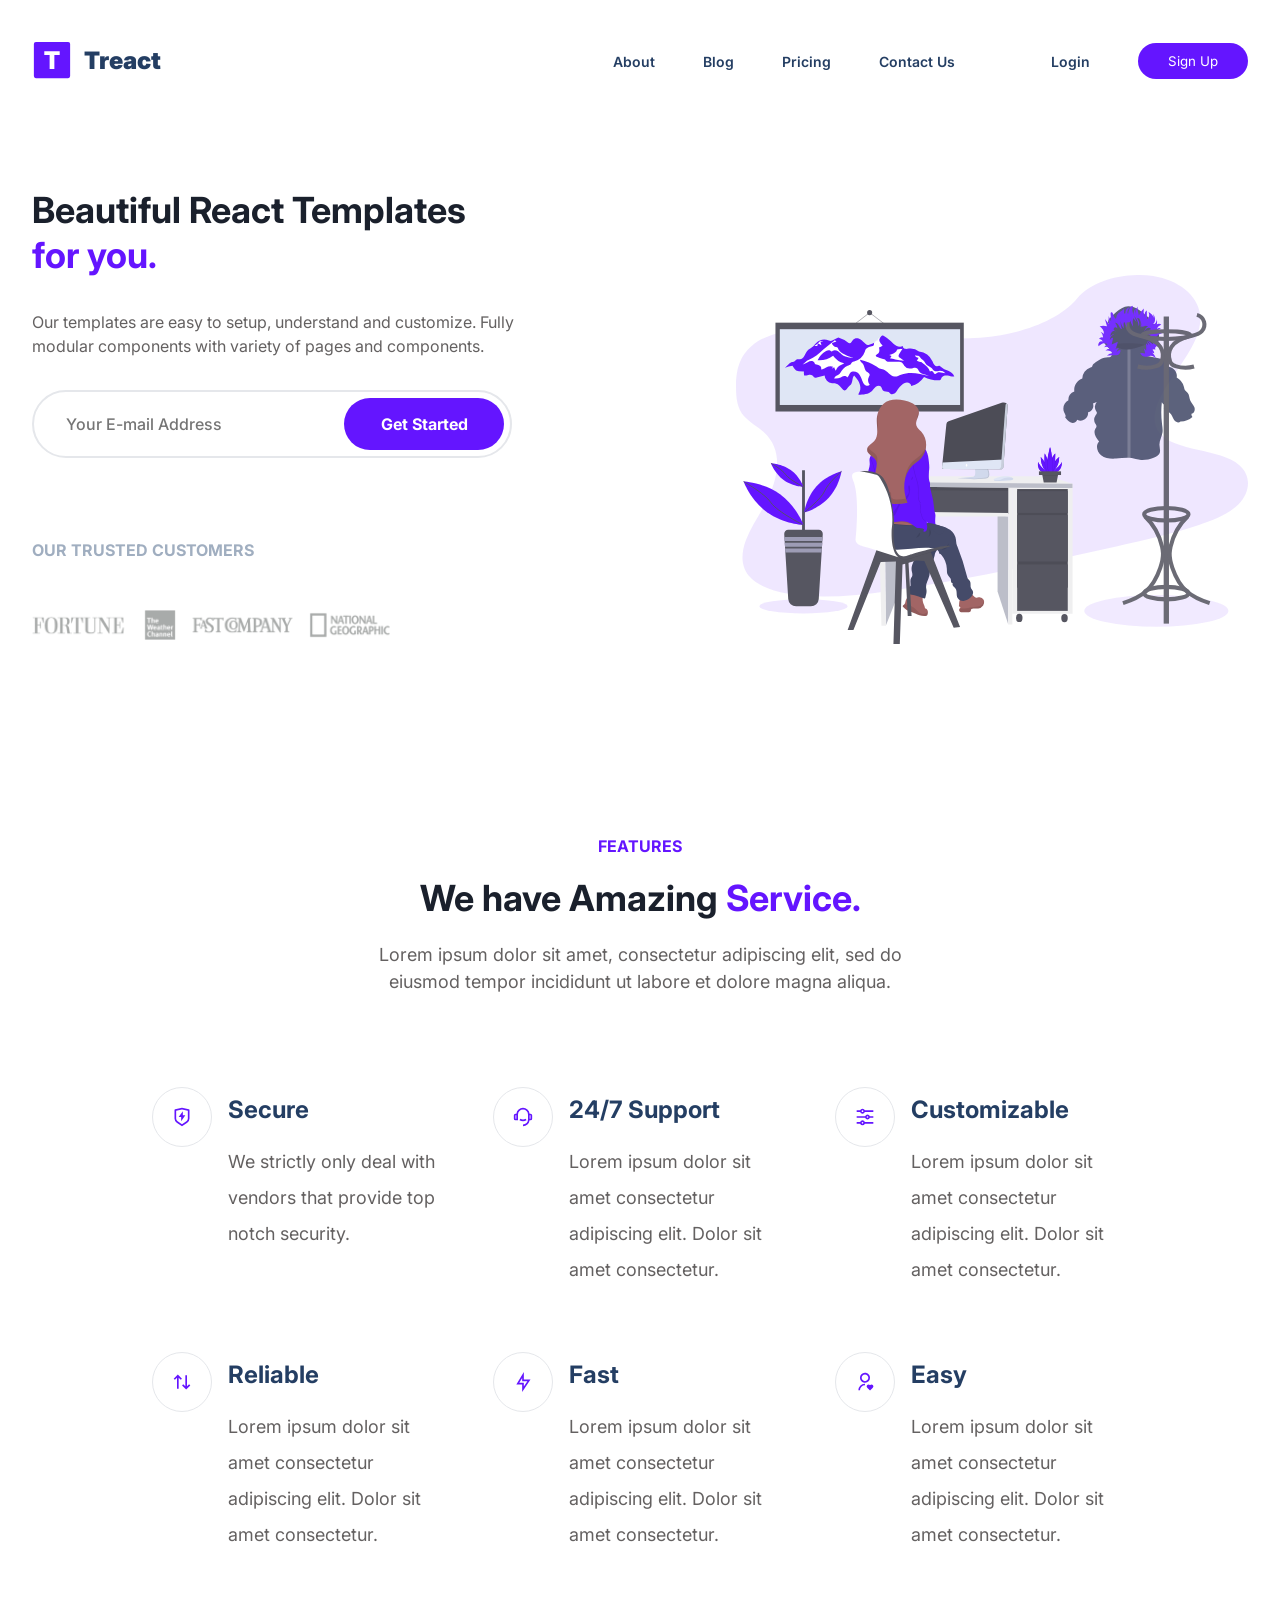
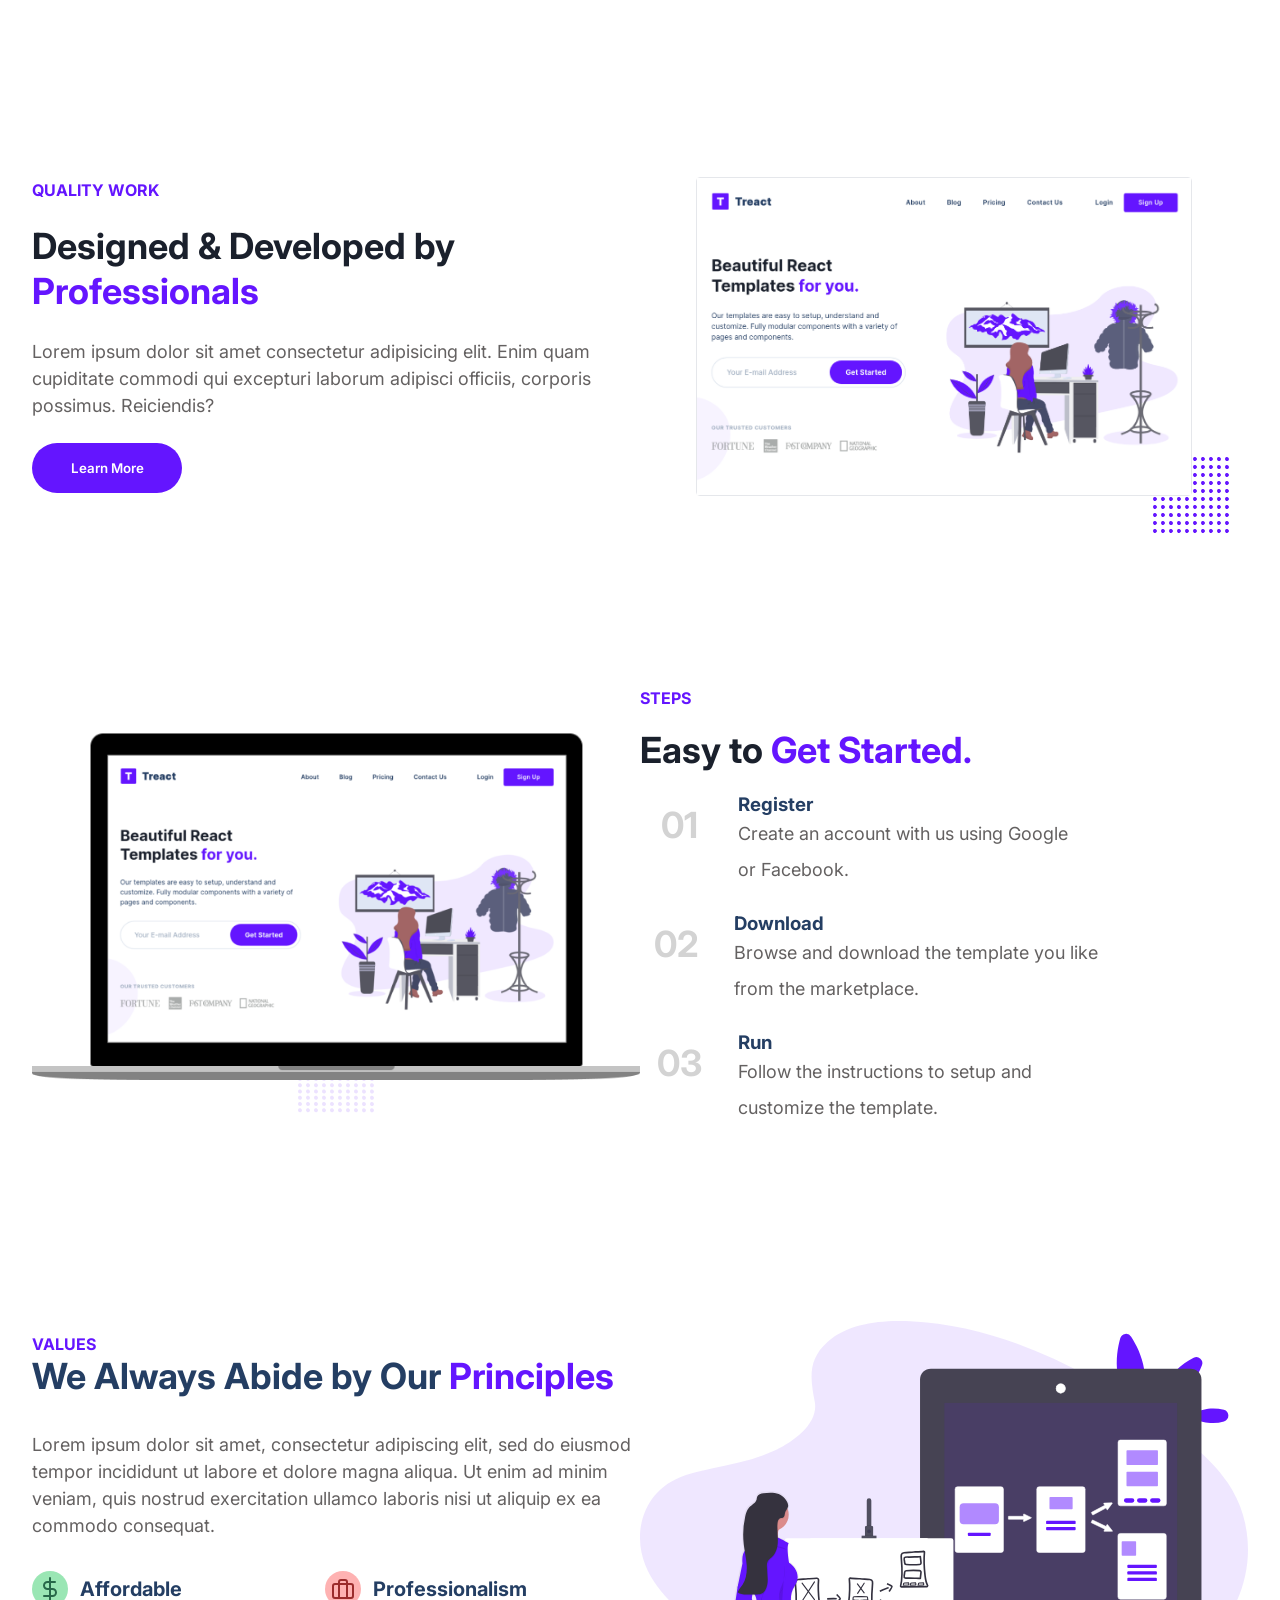
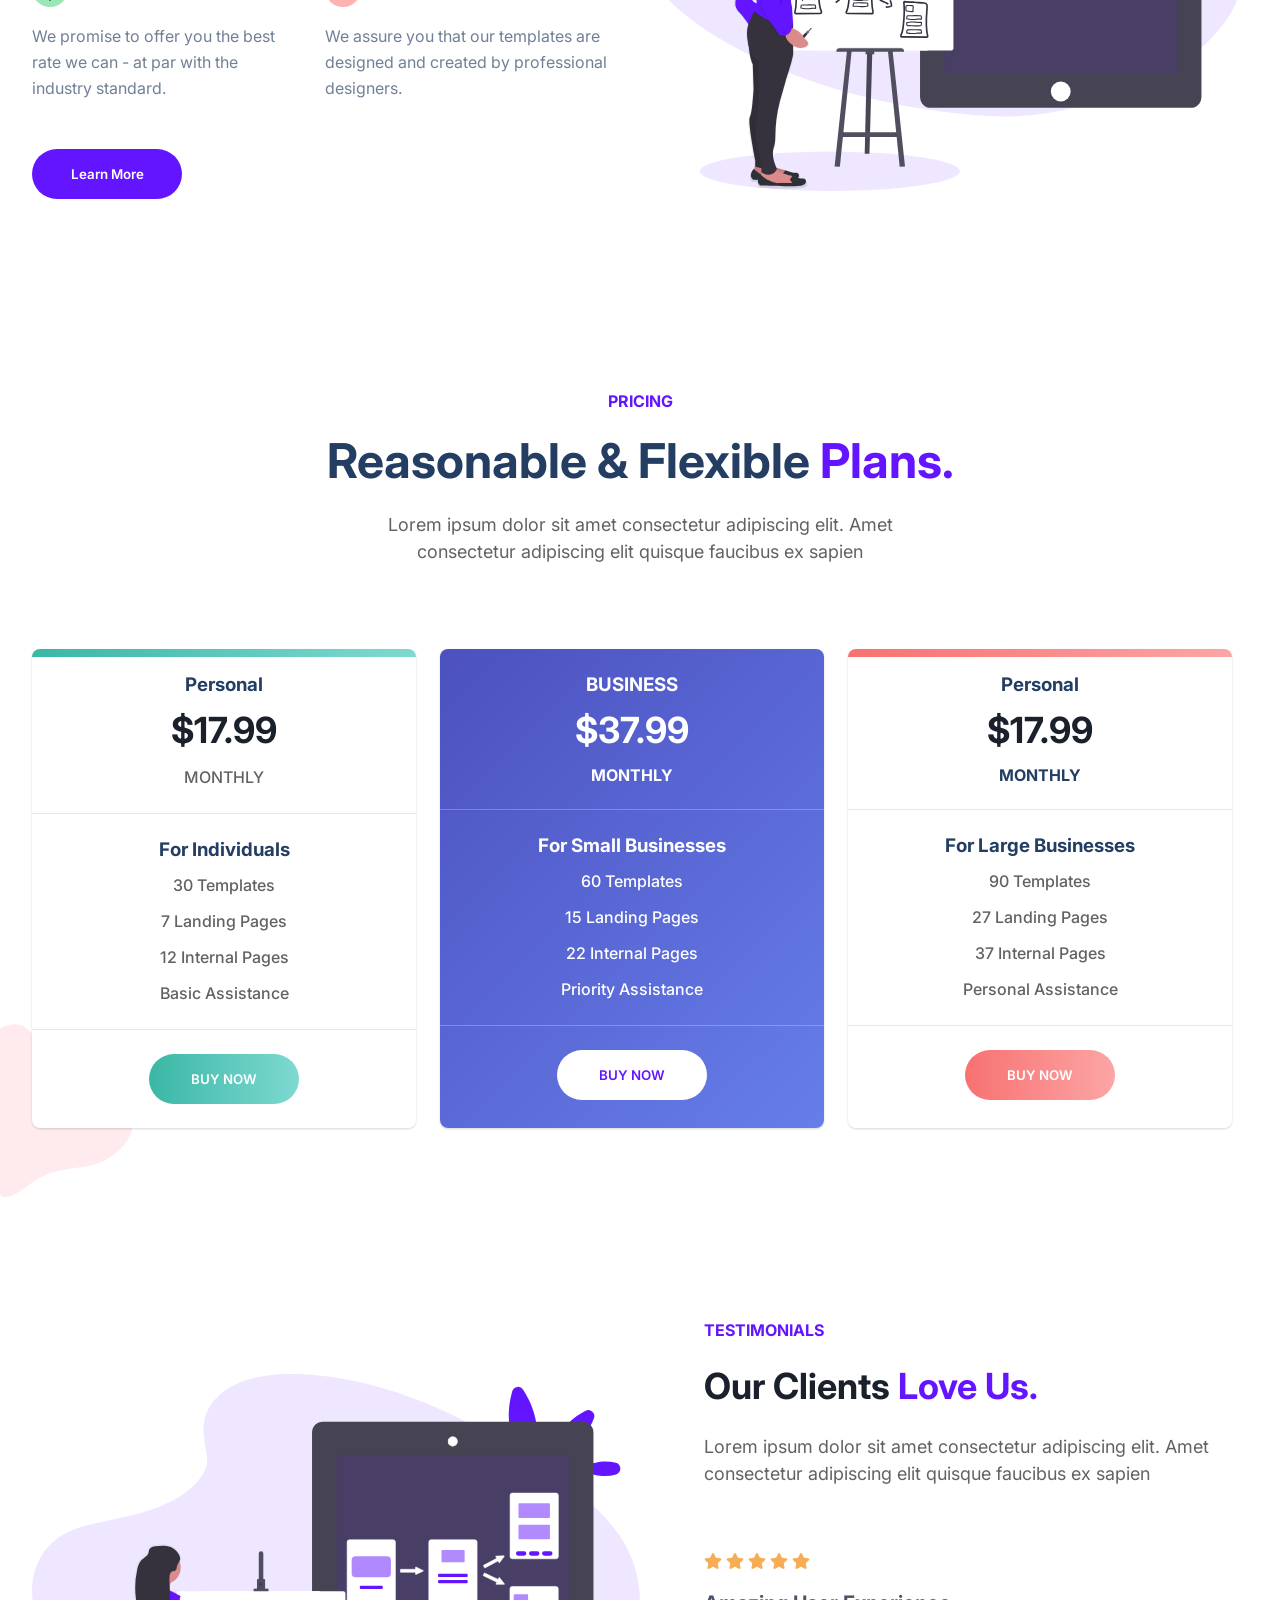
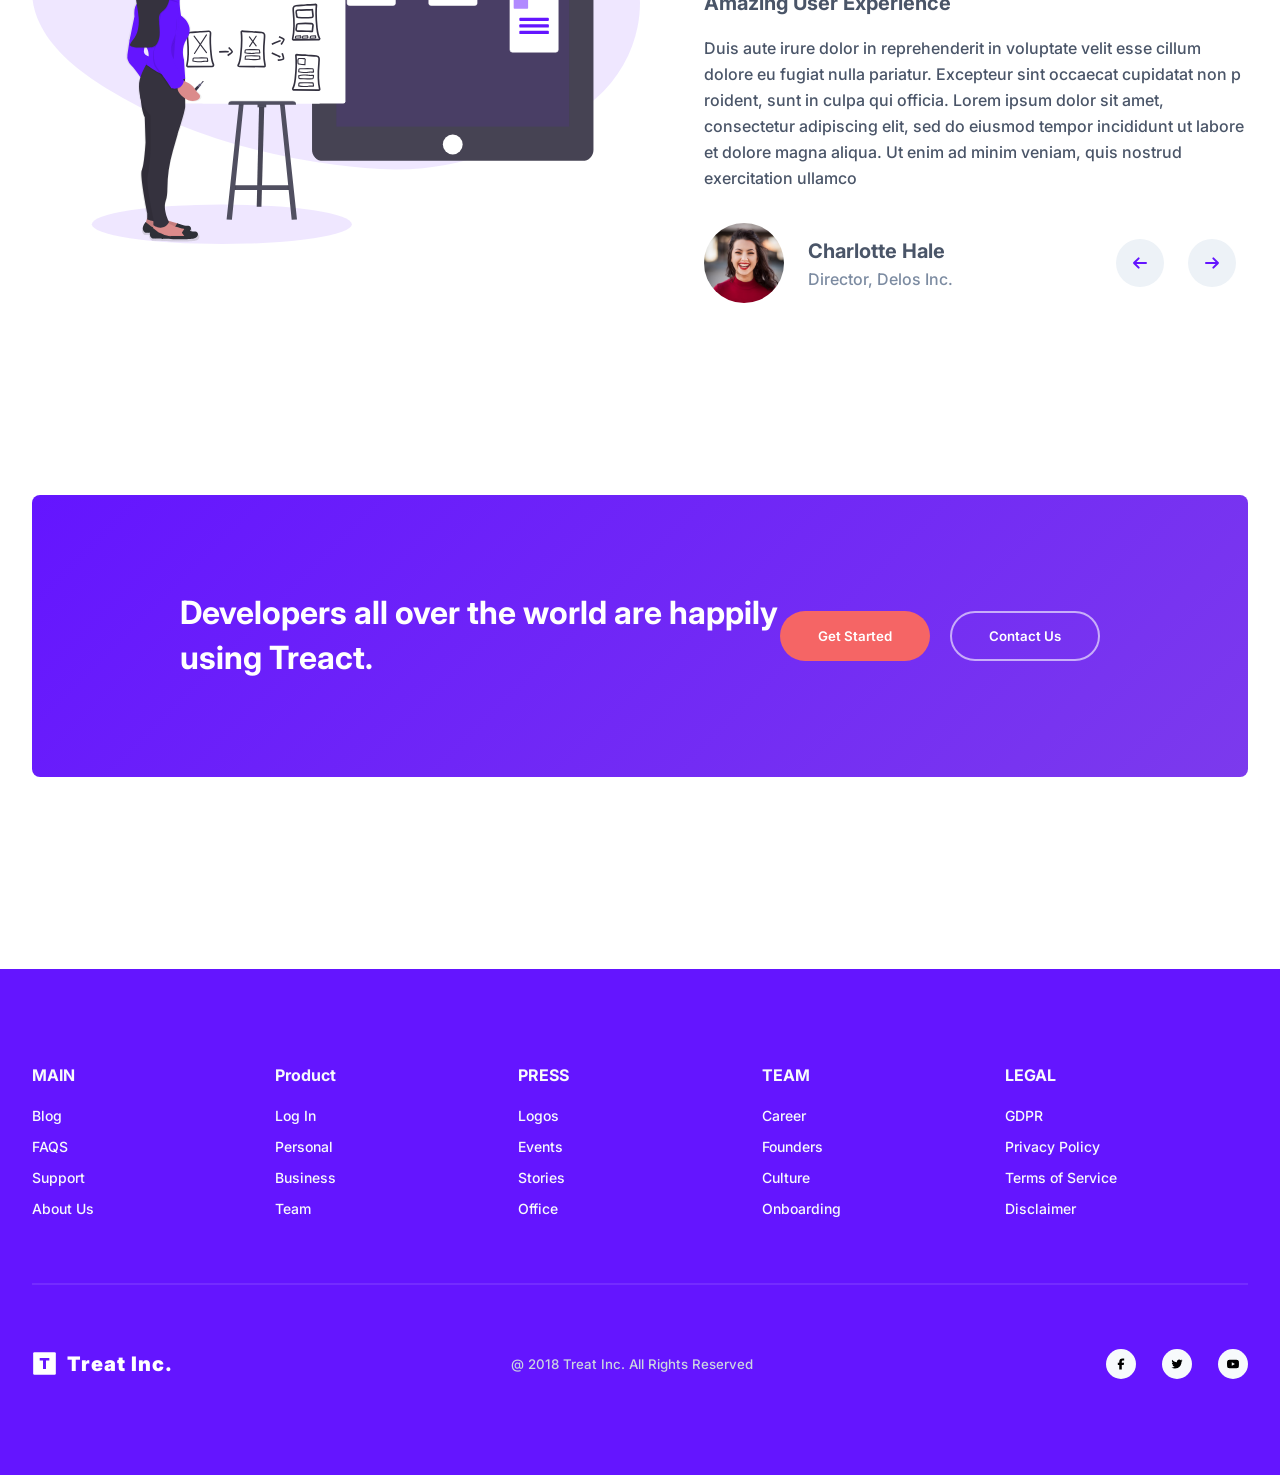
==== commit c43c39c7: "Final draft of First project" ====
--- a/TreactFinalProject/index.html
+++ b/TreactFinalProject/index.html
@@ -75,12 +75,12 @@
           </svg>
         </button>
         <div class="modal__links">
-          <a class="modal__link">About</a>
-          <a class="modal__link">Blog</a>
-          <a class="modal__link">Pricing</a>
-          <a class="modal__link">Contact Us</a>
-          <a class="modal__link">Login</a>
-          <a class="modal__link modal__link--primary">Sign Up</a>
+          <a href = "#about" class="modal__link" onclick="closeMenu()">About</a>
+          <a href = "#blog" class="modal__link" onclick="closeMenu()">Blog</a>
+          <a href = "#pricing" class="modal__link" onclick="closeMenu()">Pricing</a>
+          <a href = "#contactus" class="modal__link" onclick="closeMenu()">Contact Us</a>
+          <a href = "#login" class="modal__link" onclick="closeMenu()">Login</a>
+          <a href = "#signup" class="modal__link modal__link--primary" onclick="closeMenu()">Sign Up</a>
         </div>
       </div>
       <header>
@@ -135,7 +135,7 @@
                   />
                 </div>
                 <div class="feature__description">
-                  <h3 class="feature__title">Secure</h3>
+                  <h2 class="feature__title">Secure</h3>
                   <p>
                     We strictly only deal with vendors that provide top notch
                     security.
@@ -152,7 +152,7 @@
                   />
                 </div>
                 <div class="feature__description">
-                  <h3 class="feature__title">24/7 Support</h3>
+                  <h2 class="feature__title">24/7 Support</h3>
                   <p>
                     Lorem ipsum dolor sit amet consectetur adipiscing elit.
                     Dolor sit amet consectetur.
@@ -168,7 +168,7 @@
                   />
                 </div>
                 <div class="feature__description">
-                  <h3 class="feature__title">Customizable</h3>
+                  <h2 class="feature__title">Customizable</h3>
                   <p>
                     Lorem ipsum dolor sit amet consectetur adipiscing elit.
                     Dolor sit amet consectetur.
@@ -186,7 +186,7 @@
                 </div>
 
                 <div class="feature__description">
-                  <h3 class="feature__title">Reliable</h3>
+                  <h2 class="feature__title">Reliable</h3>
                   <p>
                     Lorem ipsum dolor sit amet consectetur adipiscing elit.
                     Dolor sit amet consectetur.
@@ -203,7 +203,7 @@
                   />
                 </div>
                 <div class="feature__description">
-                  <h3 class="feature__title">Fast</h3>
+                  <h2 class="feature__title">Fast</h3>
                   <p>
                     Lorem ipsum dolor sit amet consectetur adipiscing elit.
                     Dolor sit amet consectetur.
@@ -219,7 +219,7 @@
                   />
                 </div>
                 <div class="feature__description">
-                  <h3 class="feature__title">Easy</h3>
+                  <h2 class="feature__title">Easy</h3>
                   <p>
                     Lorem ipsum dolor sit amet consectetur adipiscing elit.
                     Dolor sit amet consectetur.
@@ -236,9 +236,9 @@
             <div class = "quality__info">
                 <h4 class="purple">QUALITY WORK</p>
                 <h1>Designed & Developed by <span class="purple"> Professionals</span></h1>
-                <p>Lorem ipsum dolor sit amet consectetur adipiscing elit. Amet consectetur 
-                    adipiscing elit quisque faucibus ex sapien. Quisque faucibus ex sapien vitae 
-                    pellentesque sem placerat. Vitae pellentesque sem placerat in id cursus mi.</p>
+                <p>Lorem ipsum dolor sit amet consectetur adipisicing elit. 
+                    Enim quam cupiditate commodi qui excepturi laborum adipisci officiis, 
+                    corporis possimus. Reiciendis?</p>
                 <button class="btn"> Learn More</button>
             </div>
             <div class="homepageImg">
@@ -497,10 +497,12 @@
             <div class="container">
                 <div class="row">
                     <div class="call__section">
-                        <h1>Developers all over the world are happily using Treact.</h1>
-                        <div class="call__buttons">
-                        <button class="btn btn__getstarted">Get Started</button>
-                        <button class="btn btn__contactus">Contact Us</button>
+                        <div class="start__row">
+                            <h1>Developers all over the world are happily using Treact.</h1>
+                            <div class="call__buttons">
+                                <button class="btn btn__getstarted">Get Started</button>
+                                <button class="btn btn__contactus">Contact Us</button>
+                            </div>
                         </div>
                     </div>
                 </div>
@@ -546,6 +548,7 @@
                 <h5>Disclaimer</h5>
             </li>
         </ul>
+        <div class="footer__divider"></div>
         <div class="footer__info">
             <div class="treatInc">
                 <img src="assets/footerLogo.svg" alt="footerLogo">
--- a/TreactFinalProject/style.css
+++ b/TreactFinalProject/style.css
@@ -6,6 +6,10 @@
     box-sizing: border-box;
     font-family: 'Inter', system-ui;
     color: #243e63;
+}
+
+html {
+    scroll-behavior: smooth;
 }
 
 body {
@@ -272,6 +276,15 @@
   transition: border-color 300ms;
 }
 
+.email__form input:hover {
+    border-color: rgb(160, 175, 192);
+}
+
+.email__form input:focus, .email__form input:active {
+    outline: none;
+    border-color: rgb(100,21,225)
+}
+
 .email__form button {
   z-index: 2;
   border-radius: 500px;
@@ -331,10 +344,10 @@
 
 .service__paragraph {
     text-align: center;
-    max-width: 50%;
+    max-width: 576px;
 }
 .feature__list {
-    padding-top: 20px;
+    margin-top: 40px;
     list-style: none;
     display: flex;
     flex-wrap: wrap;
@@ -342,9 +355,14 @@
 
 .feature {
     display: flex;
+    align-items: flex-start;
     width: calc(100%/3);
-    gap: 10px;
-    padding-bottom: 50px;
+    padding: 32px 24px;
+}
+
+.feature__description {
+    margin-top: 8px;
+    margin-left: 16px;
 }
 
 .feature img {
@@ -502,6 +520,7 @@
 
 .step {
     display: flex;
+    align-items: flex-start;
     gap: 20px;
 }
 
@@ -535,7 +554,7 @@
 #values .row {
     display: flex;
     justify-content: space-between;
-    align-items: stretch;
+    align-items: center;
 }
 
 .values-title {
@@ -607,6 +626,14 @@
     max-width: none;
     flex-direction: row;
 }
+.value {
+    margin-top: 2rem;
+    margin-right: 2rem;
+    align-items: flex-start;
+    display: flex;
+    flex-direction: column;
+}
+    
 
 
 /*
@@ -628,22 +655,26 @@
     align-items: center;
     gap: 20px;
     padding-bottom: 20px;
+    text-align: center;
 }
 
 .price__description p {
     text-align: center;
-    max-width: 60%;
+    max-width: 576px;
 }
 
 .plans {
     display: flex;
+    flex-direction: row;
     gap: 24px;
-    width: 80%;
+    width: 100%;
     position: relative;
 }
 
 .plan {
-    width: calc(100%/3);
+    width: 100%;
+    max-width: 24rem;
+    margin-top: 4rem;
     display: flex;
     position: relative;
     flex: 1;
@@ -660,8 +691,6 @@
 
 }
 
-
-
 .plan:first-child:before {
   content: "";
   position: absolute;
@@ -672,7 +701,7 @@
   background: linear-gradient(to right, #3ab7a5, #7ed9d1);
 }
 
-.plan:last-child:before {
+.plan:last-of-type::before {
   content: "";
   position: absolute;
   top: 0;
@@ -742,6 +771,11 @@
     opacity: 0.25;
 }
 
+.plan p {
+    font-size: 16px;
+    font-weight: 500;
+}
+
 /* 
 
 TESTIMONIALS ↓
@@ -751,6 +785,12 @@
 
 #testimonials .row {
     display: flex;
+    margin-left: auto;
+    margin-right: auto;
+    max-width: 1280px;
+    display: flex;
+    align-items: center;
+    justify-content: space-between;
 }
 
 .testimonialsImg, .testimonials__info{
@@ -863,13 +903,23 @@
 
 .call__section {
   background: linear-gradient(135deg, #6415ff, #7c3aed);
-  border-radius: 12px;
-  padding: 60px 80px;
-
+  border-radius: 8px;
+  padding: 96px 0px;
+  width: 100%;
   display: flex;
-  justify-content: space-between;
+  justify-content: center;
   align-items: center;
   gap: 40px;
+}
+
+.start__row {
+    width: 100%;
+    margin: 0 auto;
+    max-width: 1024px;
+    padding: 0 32px;
+    display: flex;
+    justify-content: center;
+    align-items: center;
 }
 
 .call__section h1 {
@@ -915,10 +965,12 @@
 .links {
     display: flex;
     flex-wrap: wrap;
-    padding-bottom: 20px;
+    margin-top: -48px;
+    justify-content: space-between;
 }
 
 .link {
+    margin-top: 48px;
     display: flex;
     flex-direction: column;
     width: calc(100%/5);
@@ -929,10 +981,25 @@
  .link h4 {
     padding-bottom: 10px;
  }
- .link h4, .link h5 {
-color: white;
+ .link h4 {
+    font-weight: 700;
+color: #f7fafc;
 
  }
+.link h5 {
+   
+    color: #f7fafc;
+    font-weight: 500;
+    font-size: 14px;
+    line-height: 1.5;
+}
+
+ .footer__divider {
+    width: 100%;
+    height: 2px;
+    margin: 64px 0;
+    background: rgb(116, 44, 255);
+}
 
  .footer__info {
     display: flex;
@@ -953,6 +1020,14 @@
 
  .treatInc h3 {
     color: white;
+    font-size: 20px;
+    font-weight: 900;
+    letter-spacing: 0.05em;
+ }
+
+ .footer__info h5 {
+    color: #cbd5e0;
+    font-weight: 500;
  }
  .treatInc img {
     height: 25px
@@ -971,14 +1046,15 @@
  }
 
  .social__icon {
-  width: 60px;
-  height: 40px;
-  background: white;
-  border-radius: 50%;
-
-  display: flex;
-  align-items: center;
-  justify-content: center;
+      margin-left: 16px;
+    padding: 8px;
+    background: #f7fafc;
+    display: flex;
+    justify-content: center;
+    border-radius: 50%;
+    z-index: 2;
+    cursor: pointer;
+    transition: all 300ms ease;
 }
 
 
@@ -1000,6 +1076,10 @@
         line-height: 1.25;
     }
 
+    .price__description h1 {
+        font-size: 48px;
+    }
+
     .header__info p {
         font-size: 16px;
     }
@@ -1010,6 +1090,12 @@
     }
     .header__image img{
         max-width: 512px;
+    }
+
+        .steps__grid {
+        height: 5rem;
+        width: 5rem;
+        bottom: -50px;
     }
 }
 
@@ -1067,6 +1153,51 @@
     footer {
         padding: 80px 32px;
     }
+
+    /* feature Media */
+
+    .feature__list{
+        max-width: 768px;
+    }
+
+    .feature {
+        width: calc(50%);
+    }
+
+    .values__list {
+        max-width: 20rem;
+        flex-direction: column;
+    }
+
+    .price__description p {
+        font-size: 16px;
+    }
+
+    /* pricing section */
+
+    .plans {
+        flex-direction: column;
+        align-items: center;
+    }
+
+    /* call section */
+
+    .start__row {
+        flex-direction: column;
+    }
+
+    .start__row h1 {
+        text-align: center;
+        width: 100%;
+        max-width: 512px;
+    }
+
+    .start__row button {
+        width: auto;
+        margin-top: 24px;
+    }
+
+    
 }
 
 @media(max-width: 768px) {
@@ -1081,6 +1212,68 @@
     }
     #pricing .row {
         margin-top: 40px;
+    }
+
+    /* feature section */
+
+    .feature__list {
+        justify-content: center;
+    }
+
+    .feature {
+        width: auto;
+        max-width: 384px;
+    }
+
+    .service__paragraph, .feature__description p{
+        font-size: 14px;
+    }
+
+    /* quality and steps section */
+
+    .homepageImg, .quality__info, .homepageImgv2, .steps__info, .values__description, .valuesImg, .testimonialsImg, .testimonials__info{
+        width: 100%;
+        max-width: 448px;
+    }
+
+    .quality__info, .steps__info, .values__description, .testimonials__info{
+        padding: 0;
+        margin-top: 64px;
+        text-align: center;
+        align-items: center;
+    }
+
+    .quality__info p, .values__description p, .testimonials__info p{
+        font-size: 14px;
+    }
+
+    .step, .step__direction{
+        flex-direction: column;
+        align-items: center;
+    }
+
+    .values__list {
+       margin-left: auto;
+       margin-right: auto;
+    }
+
+    .value {
+        align-items: center;
+    }
+
+    /* footer section */
+
+    .footer__info h5, .socialMediaLogos{
+        margin-top: 32px;
+    }
+
+    .links {
+        justify-content: flex-start;
+    }
+
+    .link {
+        width: calc(100%/3);
+        
     }
 }
 
@@ -1113,9 +1306,82 @@
         line-height: 1.5;
     }
 
-   
-
-
+    /* Features Section */
+    .feature__list {
+        justify-content: center;
+    }
+
+    .feature {
+        width: auto;
+        max-width: 384px;
+        flex-direction: column;
+        align-items: center;
+        text-align: center;
+    }
+
+    .feature__title {
+        margin-left: 0px;
+        margin-top: 16px;
+    }
+
+    /* pricing section */
+
+    .price__description {
+        text-align: center;
+    }
+
+    .price__description h1 {
+        font-size: 36px;
+    }
+
+    .price__description p {
+        font-size: 14px;
+    }
+
+    /* testimonial section */
+
+    .testimonial__bottom {
+        flex-direction: column;
+        align-items: center;
+        padding-top: 4px;
+    }
+
+    .testimonial__profile {
+        flex-direction: column;
+        align-items: center;
+    }
+
+    .testimonial__buttons {
+        margin-top: 32px;
+    }
+
+    /* start section */
+    .start__container {
+        padding: 80px 0;
+    }
+
+    /* footer section */
+
+    .links {
+        justify-content: center;
+    }
+
+    .link {
+        width: auto;
+        padding: 0 16px;
+        text-align: center;
+        align-items: center;
+    }
+
+    .link h5 {
+        font-size: 12px;
+        font-weight: 400;
+    }
+
+    .footer__info {
+        flex-direction: column;
+        align-items: center;
+    }
     
     main {
         margin-bottom: 80px;
